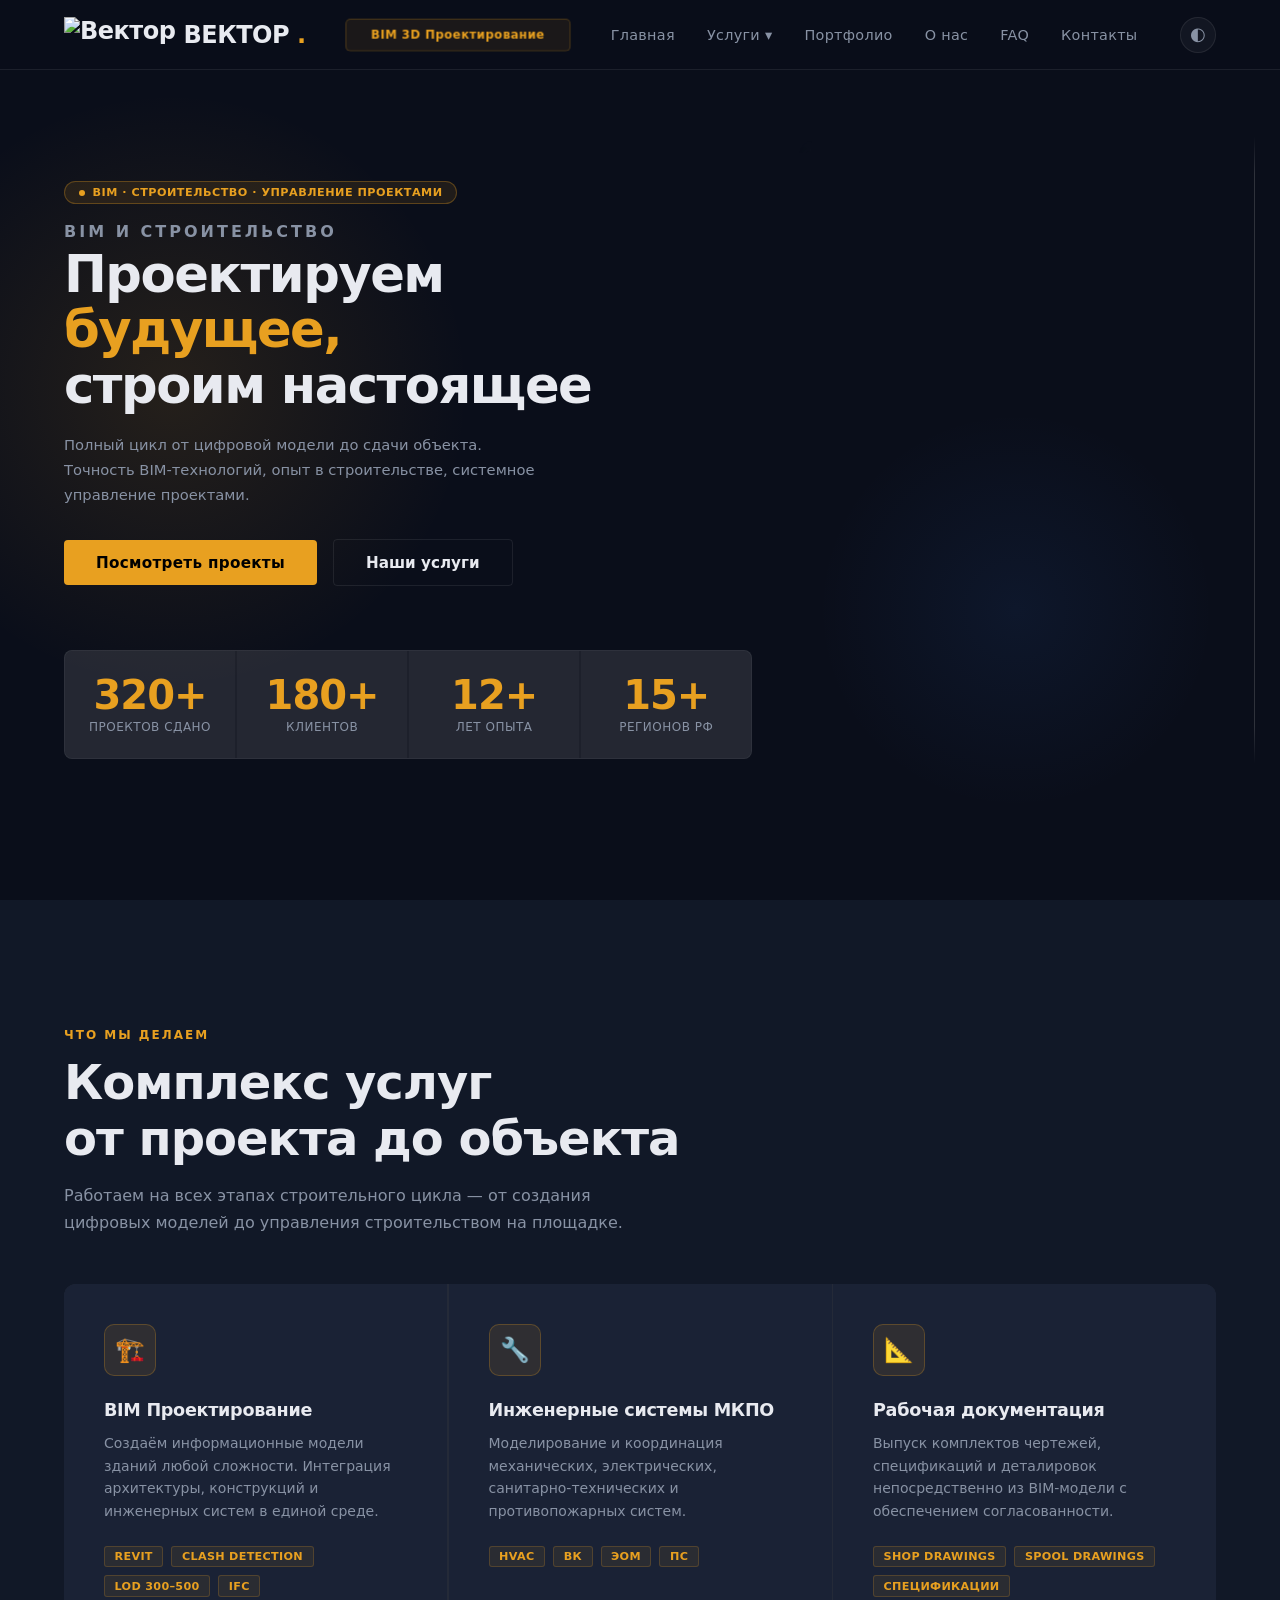
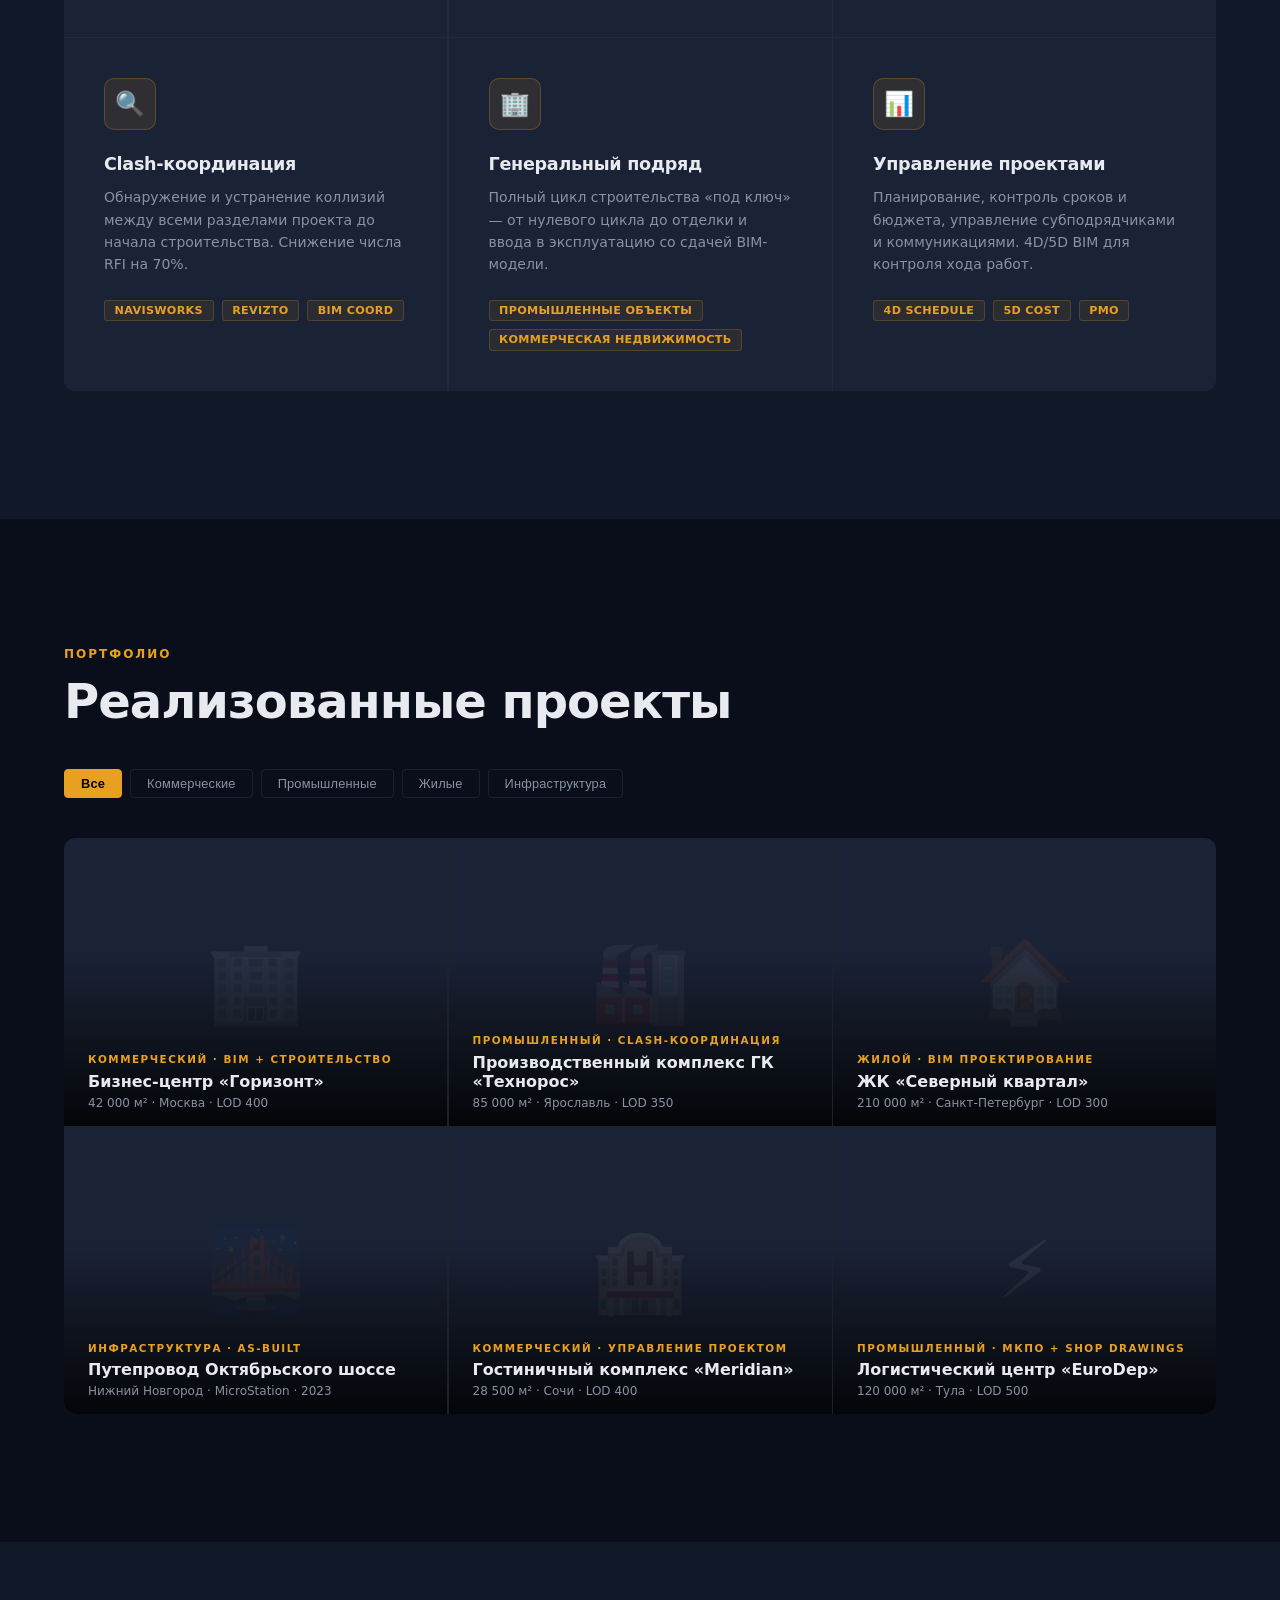
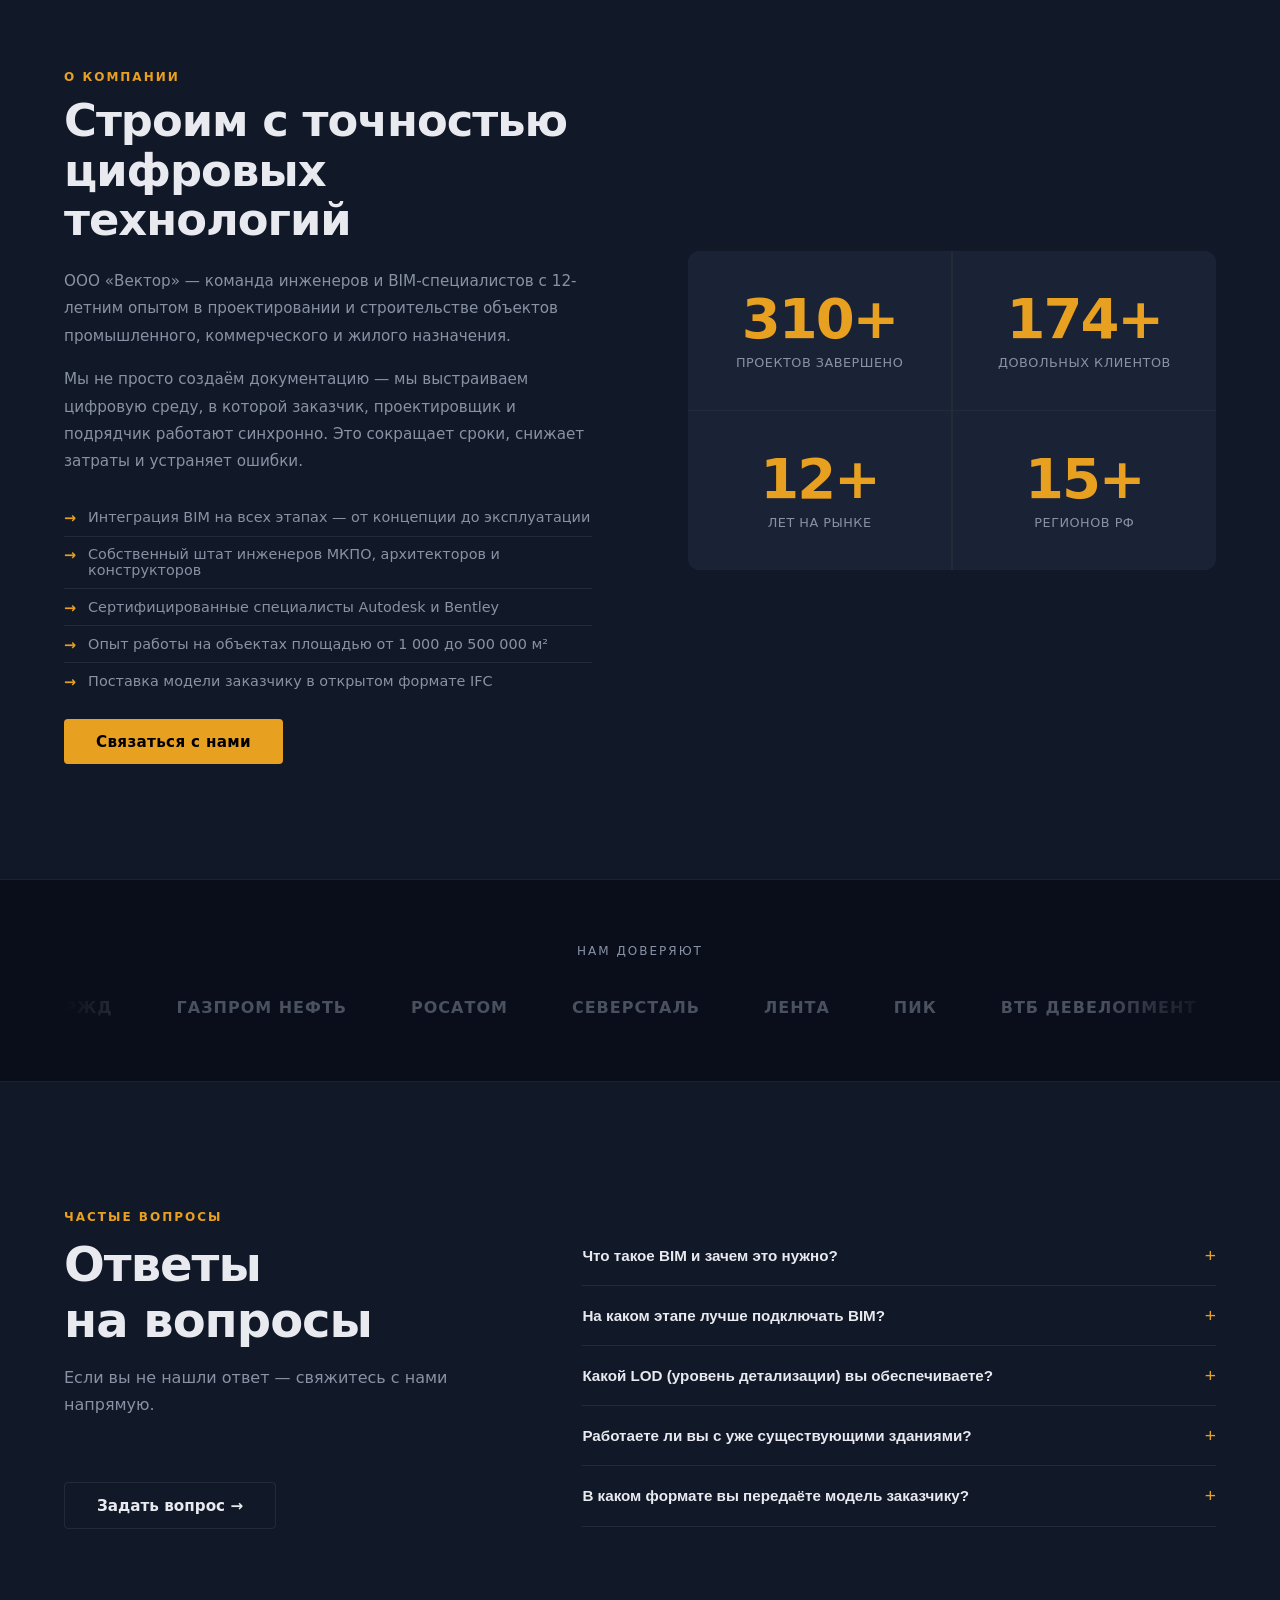
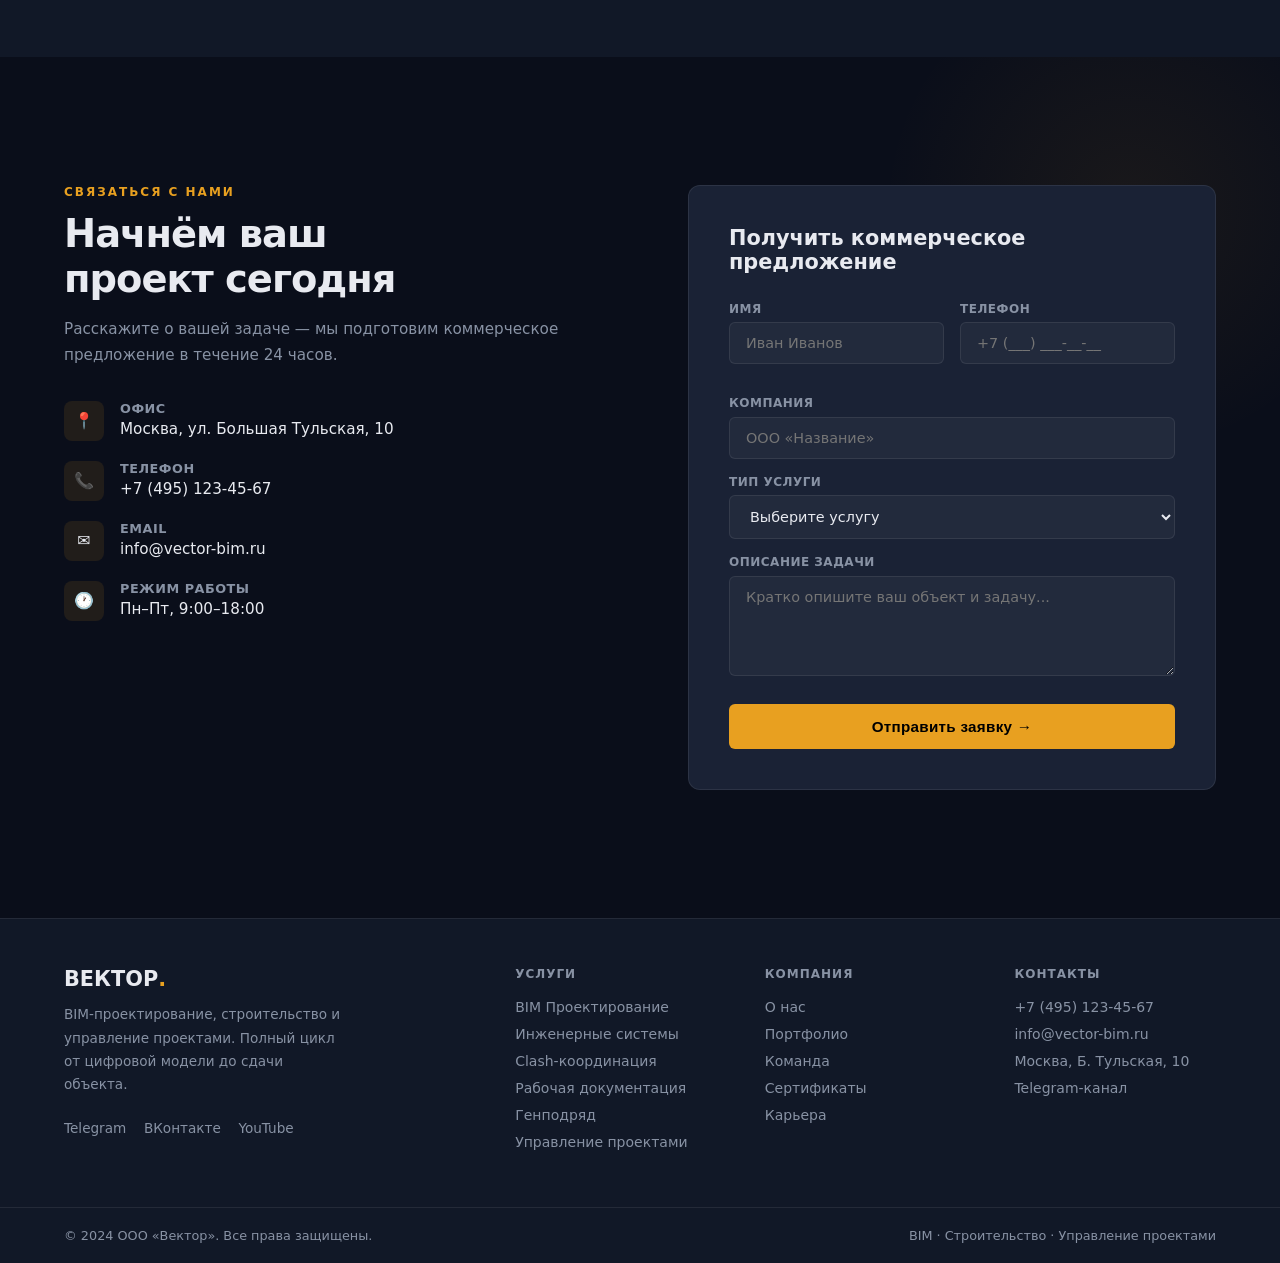
==== Версия 2/vector-bim.html @ 9b62b84a "Create vector-bim.html" ====
<!DOCTYPE html>
<html lang="ru">
<head>
<meta charset="UTF-8">
<meta name="viewport" content="width=device-width, initial-scale=1.0">
<title>ООО «Вектор» — BIM Проектирование и Управление Строительством</title>
<style>
  :root {
    --dark: #0a0e1a;
    --dark2: #111827;
    --dark3: #1a2235;
    --accent: #e8a020;
    --accent2: #f0b840;
    --text: #e8eaf0;
    --text-muted: #8892a4;
    --border: rgba(255,255,255,0.08);
    --card-bg: rgba(255,255,255,0.04);
    --nav-bg: rgba(10,14,26,0.95);
    --nav-bg-scroll: rgba(10,14,26,0.98);
    --shadow: 0 4px 24px rgba(0,0,0,0.3);
  }

  /* ── ТЕМА: Белый + оранжевый ── */
  body.theme-light, html.theme-light {
    --dark: #f8fafc;
    --dark2: #f1f5f9;
    --dark3: #ffffff;
    --accent: #e8a020;
    --accent2: #f0b840;
    --text: #0f172a;
    --text-muted: #475569;
    --border: rgba(0,0,0,0.09);
    --card-bg: rgba(0,0,0,0.02);
    --nav-bg: rgba(248,250,252,0.95);
    --nav-bg-scroll: rgba(248,250,252,0.99);
    --shadow: 0 4px 24px rgba(0,0,0,0.07);
  }

  /* Адаптация элементов под светлую тему */
  body.theme-light .hero-grid {
    background-image:
      linear-gradient(var(--border) 1px, transparent 1px),
      linear-gradient(90deg, var(--border) 1px, transparent 1px);
  }

  body.theme-light .hero-image img {
    mix-blend-mode: normal;
  }

  body.theme-light .hero-glow { opacity: 0.4; }

  body.theme-light .service-card,
  body.theme-light .portfolio-item,
  body.theme-light .stats-card { box-shadow: var(--shadow); }

  body.theme-light .dropdown {
    background: var(--dark3);
    box-shadow: 0 12px 32px rgba(0,0,0,0.12);
  }

  /* Переключатель тем */
  .theme-picker-wrap { position: relative; flex-shrink: 0; }

  .theme-picker-btn {
    width: 36px; height: 36px;
    border-radius: 50%;
    border: 1px solid var(--border);
    background: var(--card-bg);
    color: var(--text-muted);
    cursor: pointer;
    font-size: 1.1rem;
    display: flex;
    align-items: center;
    justify-content: center;
    transition: all 0.2s;
  }

  .theme-picker-btn:hover { border-color: var(--accent); color: var(--accent); }

  .theme-picker-panel {
    display: none;
    position: absolute;
    top: calc(100% + 0.75rem);
    right: 0;
    background: var(--dark2);
    border: 1px solid var(--border);
    border-radius: 12px;
    padding: 1rem;
    width: 284px;
    box-shadow: 0 20px 40px rgba(0,0,0,0.35);
    z-index: 9999;
  }

  .theme-picker-panel.open { display: block; }

  .tp-title {
    font-size: 0.68rem;
    text-transform: uppercase;
    letter-spacing: 1px;
    color: var(--text-muted);
    font-weight: 600;
    margin-bottom: 0.75rem;
  }

  .tp-grid {
    display: grid;
    grid-template-columns: repeat(4, 1fr);
    gap: 0.45rem;
  }

  .tp-swatch {
    background: transparent;
    border: 2px solid transparent;
    border-radius: 8px;
    padding: 0.35rem 0.2rem;
    cursor: pointer;
    display: flex;
    flex-direction: column;
    align-items: center;
    gap: 0.3rem;
    transition: border-color 0.2s;
  }

  .tp-swatch:hover { border-color: var(--accent); }
  .tp-swatch.active { border-color: var(--accent); }

  .sw-colors {
    display: flex;
    border-radius: 4px;
    overflow: hidden;
    width: 36px; height: 22px;
  }

  .sw-bg { display: block; flex: 1.4; }
  .sw-ac { display: block; flex: 1; }

  .sw-name {
    font-size: 0.52rem;
    color: var(--text-muted);
    text-align: center;
    line-height: 1.2;
    white-space: nowrap;
    font-weight: 600;
  }

  /* ── ВСЕ ТЕМЫ ── */
  body.theme-ocean, html.theme-ocean {
    --dark: #1a2332; --dark2: #1f2c3d; --dark3: #243347;
    --accent: #2d8b8b; --accent2: #3aa8a8;
    --text: #f1faee; --text-muted: #7ab5ba;
    --border: rgba(45,139,139,0.18); --card-bg: rgba(45,139,139,0.05);
    --nav-bg: rgba(26,35,50,0.95); --nav-bg-scroll: rgba(26,35,50,0.99);
    --shadow: 0 4px 24px rgba(0,0,0,0.35);
  }
  body.theme-sunset, html.theme-sunset {
    --dark: #1e3240; --dark2: #264653; --dark3: #2f5668;
    --accent: #e76f51; --accent2: #f4a261;
    --text: #fdfaf6; --text-muted: #c8b89a;
    --border: rgba(231,111,81,0.18); --card-bg: rgba(231,111,81,0.05);
    --nav-bg: rgba(30,50,64,0.95); --nav-bg-scroll: rgba(30,50,64,0.99);
    --shadow: 0 4px 24px rgba(0,0,0,0.3);
  }
  body.theme-golden, html.theme-golden {
    --dark: #2a211c; --dark2: #352b24; --dark3: #40342c;
    --accent: #f4a900; --accent2: #f7bc33;
    --text: #f5ede4; --text-muted: #b8a090;
    --border: rgba(244,169,0,0.18); --card-bg: rgba(244,169,0,0.05);
    --nav-bg: rgba(42,33,28,0.95); --nav-bg-scroll: rgba(42,33,28,0.99);
    --shadow: 0 4px 24px rgba(0,0,0,0.3);
  }
  body.theme-arctic, html.theme-arctic {
    --dark: #fafcff; --dark2: #f0f4f9; --dark3: #e4ecf5;
    --accent: #4a6fa5; --accent2: #5a82be;
    --text: #1a2332; --text-muted: #5a6e85;
    --border: rgba(74,111,165,0.15); --card-bg: rgba(74,111,165,0.04);
    --nav-bg: rgba(250,252,255,0.95); --nav-bg-scroll: rgba(250,252,255,0.99);
    --shadow: 0 4px 24px rgba(74,111,165,0.12);
  }
  body.theme-desert, html.theme-desert {
    --dark: #faf7f3; --dark2: #f2ebe2; --dark3: #ece0d4;
    --accent: #b87d6d; --accent2: #c9917f;
    --text: #3d2530; --text-muted: #8a6a75;
    --border: rgba(184,125,109,0.18); --card-bg: rgba(184,125,109,0.04);
    --nav-bg: rgba(250,247,243,0.95); --nav-bg-scroll: rgba(250,247,243,0.99);
    --shadow: 0 4px 24px rgba(93,46,70,0.1);
  }
  body.theme-botanical, html.theme-botanical {
    --dark: #f7f5f0; --dark2: #edeae3; --dark3: #e2dfd7;
    --accent: #4a7c59; --accent2: #5a9369;
    --text: #2d3a2e; --text-muted: #6b8070;
    --border: rgba(74,124,89,0.18); --card-bg: rgba(74,124,89,0.04);
    --nav-bg: rgba(247,245,240,0.95); --nav-bg-scroll: rgba(247,245,240,0.99);
    --shadow: 0 4px 24px rgba(45,58,46,0.1);
  }
  body.theme-galaxy, html.theme-galaxy {
    --dark: #130d1e; --dark2: #1a1228; --dark3: #211732;
    --accent: #a490c2; --accent2: #b8a8d4;
    --text: #e6e6fa; --text-muted: #8070a0;
    --border: rgba(164,144,194,0.18); --card-bg: rgba(164,144,194,0.05);
    --nav-bg: rgba(19,13,30,0.95); --nav-bg-scroll: rgba(19,13,30,0.99);
    --shadow: 0 4px 24px rgba(164,144,194,0.15);
  }

  /* Slate — холодный инженерный стиль с голубым акцентом */
  body.theme-slate, html.theme-slate {
    --dark: #0f172a; --dark2: #1e293b; --dark3: #334155;
    --accent: #38bdf8; --accent2: #7dd3fc;
    --text: #e2e8f0; --text-muted: #94a3b8;
    --border: rgba(56,189,248,0.15); --card-bg: rgba(56,189,248,0.04);
    --nav-bg: rgba(15,23,42,0.95); --nav-bg-scroll: rgba(15,23,42,0.99);
    --shadow: 0 4px 24px rgba(0,0,0,0.4);
  }

  /* Ember — тёмная тёплая тема с оранжево-медным акцентом */
  body.theme-ember, html.theme-ember {
    --dark: #1a0f0a; --dark2: #2d1b14; --dark3: #3d2817;
    --accent: #cd5d34; --accent2: #e67a4d;
    --text: #f5e6d3; --text-muted: #b89678;
    --border: rgba(205,93,52,0.18); --card-bg: rgba(205,93,52,0.05);
    --nav-bg: rgba(26,15,10,0.95); --nav-bg-scroll: rgba(26,15,10,0.99);
    --shadow: 0 4px 24px rgba(0,0,0,0.4);
  }

  /* Obsidian Gold — очень премиальная тёмная тема с золотым акцентом */
  body.theme-obsidian-gold, html.theme-obsidian-gold {
    --dark: #0a0a0a; --dark2: #121212; --dark3: #1a1a1a;
    --accent: #d4af37; --accent2: #f4d03f;
    --text: #f5f5f5; --text-muted: #c0b090;
    --border: rgba(212,175,55,0.2); --card-bg: rgba(212,175,55,0.05);
    --nav-bg: rgba(10,10,10,0.95); --nav-bg-scroll: rgba(10,10,10,0.99);
    --shadow: 0 4px 24px rgba(0,0,0,0.5);
  }

  /* Champagne — светлая премиальная тема с мягким золотистым акцентом */
  body.theme-champagne, html.theme-champagne {
    --dark: #faf8f5; --dark2: #f5f2ed; --dark3: #efebe4;
    --accent: #c9a961; --accent2: #d4b87a;
    --text: #2c2416; --text-muted: #6b5c4a;
    --border: rgba(201,169,97,0.15); --card-bg: rgba(201,169,97,0.03);
    --nav-bg: rgba(250,248,245,0.95); --nav-bg-scroll: rgba(250,248,245,0.99);
    --shadow: 0 4px 24px rgba(44,36,22,0.08);
  }

  /* Vector Brand — цвета логотипа */
  body.theme-vector, html.theme-vector {
    --dark: #eef2f8; --dark2: #e3eaf4; --dark3: #d6e0ef;
    --accent: #4a84d4; --accent2: #3570c0;
    --text: #0d1a2e; --text-muted: #4a6080;
    --border: rgba(74,132,212,0.15); --card-bg: rgba(74,132,212,0.04);
    --nav-bg: rgba(238,242,248,0.96); --nav-bg-scroll: rgba(238,242,248,0.99);
    --shadow: 0 4px 24px rgba(74,132,212,0.12);
  }

  body.theme-vector .hero-image img,
  body.theme-champagne .hero-image img { mix-blend-mode: normal; }
  body.theme-vector .hero-glow,
  body.theme-champagne .hero-glow { opacity: 0.5; }
  body.theme-vector .service-card, body.theme-vector .portfolio-item, body.theme-vector .stats-card,
  body.theme-champagne .service-card, body.theme-champagne .portfolio-item, body.theme-champagne .stats-card { box-shadow: var(--shadow); }
  body.theme-vector .dropdown,
  body.theme-champagne .dropdown { background: var(--dark3); box-shadow: 0 12px 32px rgba(0,0,0,0.1); }

  /* Светлые темы — адаптации */
  body.theme-arctic .hero-image img,
  body.theme-desert .hero-image img,
  body.theme-botanical .hero-image img { mix-blend-mode: normal; }

  body.theme-arctic .hero-glow,
  body.theme-desert .hero-glow,
  body.theme-botanical .hero-glow { opacity: 0.4; }

  body.theme-arctic .service-card,  body.theme-arctic .portfolio-item,  body.theme-arctic .stats-card,
  body.theme-desert .service-card,  body.theme-desert .portfolio-item,  body.theme-desert .stats-card,
  body.theme-botanical .service-card, body.theme-botanical .portfolio-item, body.theme-botanical .stats-card
  { box-shadow: var(--shadow); }

  body.theme-arctic .dropdown,
  body.theme-desert .dropdown,  body.theme-botanical .dropdown
  { background: var(--dark3); box-shadow: 0 12px 32px rgba(0,0,0,0.12); }

  * { margin: 0; padding: 0; box-sizing: border-box; }

  html { scroll-behavior: smooth; overflow-anchor: none; }
  body { overflow-anchor: none; }

  body {
    font-family: 'Segoe UI', system-ui, -apple-system, sans-serif;
    background: var(--dark);
    color: var(--text);
    overflow-x: hidden;
  }

  /* ── NAVBAR ── */
  nav {
    position: fixed;
    top: 0; left: 0; right: 0;
    z-index: 1000;
    background: var(--nav-bg);
    backdrop-filter: blur(12px);
    border-bottom: 1px solid var(--border);
    height: 70px;
    display: flex;
    align-items: center;
    padding: 0 5%;
    justify-content: space-between;
    transition: background 0.3s;
  }

  nav.nav-scrolled { background: var(--nav-bg-scroll) !important; }

  .logo {
    font-size: 1.5rem;
    font-weight: 800;
    color: var(--text);
    text-decoration: none;
    letter-spacing: -0.5px;
    display: flex;
    align-items: center;
    gap: 0.5rem;
  }

  .logo img {
    height: 36px;
    width: auto;
  }

  .logo span { color: var(--accent); }

  .nav-links {
    display: flex;
    align-items: center;
    gap: 2rem;
    list-style: none;
  }

  .nav-links a {
    color: var(--text-muted);
    text-decoration: none;
    font-size: 0.9rem;
    font-weight: 500;
    letter-spacing: 0.3px;
    transition: color 0.2s;
    position: relative;
  }

  .nav-links a:hover { color: var(--accent); }

  .nav-links li { position: relative; }

  .nav-links li:hover .dropdown { display: block; }

  .dropdown {
    display: none;
    position: absolute;
    top: 100%;
    left: -1rem;
    background: var(--dark2);
    border: 1px solid var(--border);
    border-radius: 8px;
    padding: 0.5rem 0;
    min-width: 220px;
    margin-top: 0.75rem;
    box-shadow: 0 20px 40px rgba(0,0,0,0.5);
  }

  .dropdown a {
    display: block;
    padding: 0.6rem 1.2rem;
    font-size: 0.85rem;
    color: var(--text-muted);
    transition: all 0.2s;
  }

  .dropdown a:hover {
    color: var(--accent);
    background: rgba(232,160,32,0.08);
    padding-left: 1.5rem;
  }

  .dropdown .sub-label {
    display: block;
    padding: 0.8rem 1.2rem 0.3rem;
    font-size: 0.7rem;
    text-transform: uppercase;
    letter-spacing: 1px;
    color: var(--accent);
    font-weight: 600;
  }

  .btn-quote {
    background: var(--accent);
    color: #000;
    padding: 0.5rem 1.4rem;
    border-radius: 4px;
    font-size: 0.85rem;
    font-weight: 700;
    text-decoration: none;
    transition: background 0.2s, transform 0.2s;
    letter-spacing: 0.3px;
    white-space: nowrap;
  }

  .btn-quote:hover { background: var(--accent2); transform: translateY(-1px); }

  .social-links {
    display: flex;
    gap: 0.6rem;
    align-items: center;
  }

  .social-links a {
    color: var(--text-muted);
    font-size: 0.8rem;
    text-decoration: none;
    transition: color 0.2s;
  }

  .social-links a:hover { color: var(--accent); }

  /* ── HERO ── */
  #hero {
    min-height: 100vh;
    display: flex;
    align-items: center;
    position: relative;
    overflow: hidden;
    padding: 100px 5% 60px;
    background: var(--dark);
  }

  .hero-image {
    position: absolute;
    right: 2%;
    top: 50%;
    transform: translateY(-50%);
    width: 36%;
    height: 70%;
    pointer-events: none;
    z-index: 1;
    will-change: transform;
  }

  .hero-image img {
    width: 100%;
    height: 100%;
    object-fit: cover;
    object-position: center;
    opacity: 0;
    mix-blend-mode: normal;
    transition: opacity 1.2s ease;
    transform-origin: center center;
    mask-image: linear-gradient(to right, transparent 0%, rgba(0,0,0,0.7) 20%, black 50%, black 100%),
                linear-gradient(to bottom, transparent 0%, black 6%, black 94%, transparent 100%);
    mask-composite: intersect;
    -webkit-mask-image: linear-gradient(to right, transparent 0%, rgba(0,0,0,0.7) 20%, black 50%, black 100%),
                        linear-gradient(to bottom, transparent 0%, black 6%, black 94%, transparent 100%);
    -webkit-mask-composite: source-in;
  }

  .hero-grid {
    display: none;
  }

  .hero-glow {
    position: absolute;
    width: 600px; height: 600px;
    background: radial-gradient(circle, rgba(232,160,32,0.12) 0%, transparent 70%);
    top: 10%; left: -10%;
    pointer-events: none;
  }

  .hero-glow2 {
    position: absolute;
    width: 400px; height: 400px;
    background: radial-gradient(circle, rgba(59,130,246,0.08) 0%, transparent 70%);
    bottom: 10%; right: 5%;
    pointer-events: none;
  }

  .hero-content {
    position: relative;
    z-index: 2;
    max-width: 800px;
  }

  .hero-tag {
    display: inline-flex;
    align-items: center;
    gap: 0.5rem;
    background: rgba(232,160,32,0.1);
    border: 1px solid rgba(232,160,32,0.3);
    border-radius: 100px;
    padding: 0.25rem 0.85rem;
    font-size: 0.7rem;
    font-weight: 600;
    color: var(--accent);
    letter-spacing: 0.5px;
    text-transform: uppercase;
    margin-bottom: 1.2rem;
  }

  .hero-tag::before {
    content: '';
    width: 6px; height: 6px;
    background: var(--accent);
    border-radius: 50%;
    animation: pulse 2s infinite;
  }

  @keyframes pulse {
    0%, 100% { opacity: 1; transform: scale(1); }
    50% { opacity: 0.5; transform: scale(1.5); }
  }

  .hero-title {
    font-size: clamp(2rem, 4vw, 3.8rem);
    font-weight: 900;
    line-height: 1.08;
    letter-spacing: -1.5px;
    margin-bottom: 1.2rem;
  }

  .hero-title .line1 {
    display: block;
    color: var(--accent);
    text-transform: uppercase;
    font-size: clamp(0.75rem, 1.4vw, 1rem);
    font-weight: 700;
    letter-spacing: 3px;
    margin-bottom: 0.4rem;
    color: var(--text-muted);
  }

  .hero-title .highlight { color: var(--accent); }

  .hero-subtitle {
    font-size: 0.92rem;
    color: var(--text-muted);
    line-height: 1.7;
    max-width: 480px;
    margin-bottom: 2rem;
  }

  .hero-actions {
    display: flex;
    gap: 1rem;
    flex-wrap: wrap;
    align-items: center;
    margin-bottom: 4rem;
  }

  .btn-primary {
    background: var(--accent);
    color: #000;
    padding: 0.85rem 2rem;
    border-radius: 4px;
    font-size: 0.95rem;
    font-weight: 700;
    text-decoration: none;
    transition: all 0.2s;
    letter-spacing: 0.3px;
  }

  .btn-primary:hover { background: var(--accent2); transform: translateY(-2px); box-shadow: 0 8px 25px rgba(232,160,32,0.35); }

  .btn-secondary {
    color: var(--text);
    padding: 0.85rem 2rem;
    border-radius: 4px;
    font-size: 0.95rem;
    font-weight: 600;
    text-decoration: none;
    border: 1px solid var(--border);
    transition: all 0.2s;
  }

  .btn-secondary:hover { border-color: var(--accent); color: var(--accent); }

  /* ── STATS ── */
  .stats-row {
    display: grid;
    grid-template-columns: repeat(4, 1fr);
    gap: 2px;
    border: 1px solid var(--border);
    border-radius: 8px;
    overflow: hidden;
    background: var(--border);
  }

  .stat-item {
    background: rgba(255,255,255,0.03);
    padding: 1.5rem;
    text-align: center;
  }

  .stat-num {
    font-size: 2.5rem;
    font-weight: 900;
    color: var(--accent);
    letter-spacing: -1px;
    line-height: 1;
    margin-bottom: 0.3rem;
  }

  .stat-label {
    font-size: 0.75rem;
    color: var(--text-muted);
    text-transform: uppercase;
    letter-spacing: 0.5px;
  }

  /* ── SERVICES SPLIT ── */
  #services {
    padding: 8rem 5%;
    background: var(--dark2);
  }

  .section-label {
    font-size: 0.75rem;
    text-transform: uppercase;
    letter-spacing: 2px;
    color: var(--accent);
    font-weight: 600;
    margin-bottom: 0.75rem;
  }

  .section-title {
    font-size: clamp(2rem, 4vw, 3rem);
    font-weight: 800;
    letter-spacing: -1px;
    margin-bottom: 1rem;
  }

  .section-desc {
    color: var(--text-muted);
    font-size: 1rem;
    line-height: 1.7;
    max-width: 560px;
    margin-bottom: 3rem;
  }

  .services-grid {
    display: grid;
    grid-template-columns: repeat(3, 1fr);
    gap: 1.5px;
    background: var(--border);
    border-radius: 12px;
    overflow: hidden;
  }

  .service-card {
    background: var(--dark3);
    padding: 2.5rem;
    transition: background 0.3s;
    cursor: default;
  }

  .service-card:hover { background: rgba(232,160,32,0.06); }

  .service-icon {
    width: 52px; height: 52px;
    background: rgba(232,160,32,0.1);
    border: 1px solid rgba(232,160,32,0.25);
    border-radius: 10px;
    display: flex;
    align-items: center;
    justify-content: center;
    margin-bottom: 1.5rem;
    font-size: 1.5rem;
  }

  .service-card h3 {
    font-size: 1.1rem;
    font-weight: 700;
    margin-bottom: 0.75rem;
    letter-spacing: -0.3px;
  }

  .service-card p {
    color: var(--text-muted);
    font-size: 0.875rem;
    line-height: 1.6;
    margin-bottom: 1.5rem;
  }

  .service-tags {
    display: flex;
    flex-wrap: wrap;
    gap: 0.5rem;
  }

  .tag {
    background: rgba(232,160,32,0.08);
    border: 1px solid rgba(232,160,32,0.2);
    color: var(--accent);
    font-size: 0.7rem;
    padding: 0.2rem 0.6rem;
    border-radius: 3px;
    font-weight: 600;
    text-transform: uppercase;
    letter-spacing: 0.3px;
  }

  /* ── PORTFOLIO ── */
  #portfolio {
    padding: 8rem 5%;
    background: var(--dark);
  }

  .portfolio-header {
    display: flex;
    justify-content: space-between;
    align-items: flex-end;
    margin-bottom: 2.5rem;
    flex-wrap: wrap;
    gap: 1.5rem;
  }

  .filter-tabs {
    display: flex;
    gap: 0.5rem;
    flex-wrap: wrap;
  }

  .filter-btn {
    background: transparent;
    border: 1px solid var(--border);
    color: var(--text-muted);
    padding: 0.4rem 1rem;
    border-radius: 4px;
    font-size: 0.8rem;
    font-weight: 500;
    cursor: pointer;
    transition: all 0.2s;
    letter-spacing: 0.2px;
  }

  .filter-btn:hover,
  .filter-btn.active {
    background: var(--accent);
    border-color: var(--accent);
    color: #000;
    font-weight: 700;
  }

  .portfolio-grid {
    display: grid;
    grid-template-columns: repeat(3, 1fr);
    gap: 1.5px;
    background: var(--border);
    border-radius: 12px;
    overflow: hidden;
  }

  .portfolio-item {
    position: relative;
    background: var(--dark3);
    overflow: hidden;
    cursor: pointer;
    aspect-ratio: 4/3;
    display: flex;
    align-items: flex-end;
    transition: all 0.3s;
  }

  .portfolio-item.hidden { display: none; }

  .portfolio-item .port-bg {
    position: absolute;
    inset: 0;
    display: flex;
    align-items: center;
    justify-content: center;
    font-size: 5rem;
    opacity: 0.08;
    transition: all 0.3s;
  }

  .portfolio-item:hover .port-bg { opacity: 0.15; transform: scale(1.1); }

  .portfolio-item .port-overlay {
    position: absolute;
    inset: 0;
    background: linear-gradient(to top, rgba(0,0,0,0.85) 0%, transparent 60%);
  }

  .portfolio-item:hover .port-overlay {
    background: linear-gradient(to top, rgba(232,160,32,0.2) 0%, transparent 50%);
  }

  .port-info {
    position: relative;
    z-index: 2;
    padding: 1.5rem;
    transform: translateY(0.5rem);
    transition: transform 0.3s;
  }

  .portfolio-item:hover .port-info { transform: translateY(0); }

  .port-cat {
    font-size: 0.65rem;
    text-transform: uppercase;
    letter-spacing: 1.5px;
    color: var(--accent);
    font-weight: 700;
    margin-bottom: 0.4rem;
  }

  .port-name {
    font-size: 1rem;
    font-weight: 700;
    margin-bottom: 0.3rem;
  }

  .port-area {
    font-size: 0.75rem;
    color: var(--text-muted);
  }

  /* ── ABOUT / WORKFLOW ── */
  #about {
    padding: 8rem 5%;
    background: var(--dark2);
    display: grid;
    grid-template-columns: 1fr 1fr;
    gap: 6rem;
    align-items: center;
  }

  .about-label { font-size: 0.75rem; text-transform: uppercase; letter-spacing: 2px; color: var(--accent); font-weight: 600; margin-bottom: 0.75rem; }

  .about-title {
    font-size: clamp(1.8rem, 3.5vw, 2.8rem);
    font-weight: 800;
    letter-spacing: -1px;
    margin-bottom: 1.5rem;
    line-height: 1.1;
  }

  .about-text {
    color: var(--text-muted);
    font-size: 0.95rem;
    line-height: 1.8;
    margin-bottom: 1rem;
  }

  .about-list {
    list-style: none;
    margin: 1.5rem 0 2rem;
  }

  .about-list li {
    display: flex;
    align-items: flex-start;
    gap: 0.75rem;
    padding: 0.6rem 0;
    font-size: 0.9rem;
    color: var(--text-muted);
    border-bottom: 1px solid var(--border);
  }

  .about-list li:last-child { border-bottom: none; }

  .about-list li::before {
    content: '→';
    color: var(--accent);
    font-weight: 700;
    flex-shrink: 0;
    margin-top: 1px;
  }

  .about-visual {
    position: relative;
  }

  .stats-grid {
    display: grid;
    grid-template-columns: 1fr 1fr;
    gap: 1.5px;
    background: var(--border);
    border-radius: 12px;
    overflow: hidden;
  }

  .stats-card {
    background: var(--dark3);
    padding: 2.5rem;
    text-align: center;
  }

  .stats-card .big-num {
    font-size: 3.5rem;
    font-weight: 900;
    color: var(--accent);
    letter-spacing: -2px;
    line-height: 1;
    margin-bottom: 0.5rem;
  }

  .stats-card .num-label {
    font-size: 0.8rem;
    color: var(--text-muted);
    text-transform: uppercase;
    letter-spacing: 0.5px;
  }

  /* ── CLIENTS ── */
  #clients {
    padding: 4rem 5%;
    background: var(--dark);
    border-top: 1px solid var(--border);
    border-bottom: 1px solid var(--border);
    overflow: hidden;
  }

  .clients-label {
    text-align: center;
    font-size: 0.75rem;
    text-transform: uppercase;
    letter-spacing: 2px;
    color: var(--text-muted);
    margin-bottom: 2.5rem;
  }

  .clients-track-wrapper {
    overflow: hidden;
    mask-image: linear-gradient(to right, transparent, black 10%, black 90%, transparent);
  }

  .clients-track {
    display: flex;
    gap: 4rem;
    align-items: center;
    animation: scroll-x 20s linear infinite;
    width: max-content;
  }

  @keyframes scroll-x {
    from { transform: translateX(0); }
    to { transform: translateX(-50%); }
  }

  .client-logo {
    font-size: 1rem;
    font-weight: 700;
    color: var(--text-muted);
    opacity: 0.5;
    white-space: nowrap;
    text-transform: uppercase;
    letter-spacing: 1px;
    transition: opacity 0.3s;
  }

  .client-logo:hover { opacity: 1; color: var(--accent); }

  /* ── FAQ ── */
  #faq {
    padding: 8rem 5%;
    background: var(--dark2);
  }

  .faq-grid {
    display: grid;
    grid-template-columns: 1fr 1.5fr;
    gap: 6rem;
    align-items: start;
  }

  .faq-list {
    margin-top: 1rem;
  }

  .faq-item {
    border-bottom: 1px solid var(--border);
    overflow: hidden;
  }

  .faq-q {
    width: 100%;
    background: transparent;
    border: none;
    color: var(--text);
    font-size: 0.95rem;
    font-weight: 600;
    padding: 1.25rem 0;
    text-align: left;
    cursor: pointer;
    display: flex;
    justify-content: space-between;
    align-items: center;
    gap: 1rem;
    transition: color 0.2s;
  }

  .faq-q:hover { color: var(--accent); }

  .faq-q.open { color: var(--accent); }

  .faq-icon {
    font-size: 1.2rem;
    font-weight: 300;
    flex-shrink: 0;
    color: var(--accent);
    transition: transform 0.3s;
    line-height: 1;
  }

  .faq-q.open .faq-icon { transform: rotate(45deg); }

  .faq-a {
    max-height: 0;
    overflow: hidden;
    transition: max-height 0.3s ease, padding 0.3s;
  }

  .faq-a.open {
    max-height: 300px;
  }

  .faq-a p {
    color: var(--text-muted);
    font-size: 0.875rem;
    line-height: 1.8;
    padding-bottom: 1.25rem;
  }

  /* ── CONTACTS ── */
  #contact {
    padding: 8rem 5%;
    background: var(--dark);
    position: relative;
    overflow: hidden;
  }

  .contact-glow {
    position: absolute;
    width: 500px; height: 500px;
    background: radial-gradient(circle, rgba(232,160,32,0.07) 0%, transparent 70%);
    top: -100px; right: -100px;
    pointer-events: none;
  }

  .contact-grid {
    display: grid;
    grid-template-columns: 1fr 1fr;
    gap: 6rem;
    align-items: start;
  }

  .contact-form {
    background: var(--dark3);
    border: 1px solid var(--border);
    border-radius: 12px;
    padding: 2.5rem;
  }

  .form-title {
    font-size: 1.3rem;
    font-weight: 700;
    margin-bottom: 1.75rem;
  }

  .form-row {
    display: grid;
    grid-template-columns: 1fr 1fr;
    gap: 1rem;
    margin-bottom: 1rem;
  }

  .form-group {
    margin-bottom: 1rem;
  }

  .form-group label {
    display: block;
    font-size: 0.75rem;
    font-weight: 600;
    color: var(--text-muted);
    text-transform: uppercase;
    letter-spacing: 0.5px;
    margin-bottom: 0.4rem;
  }

  .form-group input,
  .form-group select,
  .form-group textarea {
    width: 100%;
    background: rgba(255,255,255,0.04);
    border: 1px solid var(--border);
    border-radius: 6px;
    color: var(--text);
    padding: 0.75rem 1rem;
    font-size: 0.9rem;
    font-family: inherit;
    transition: border-color 0.2s;
    outline: none;
  }

  .form-group input:focus,
  .form-group select:focus,
  .form-group textarea:focus {
    border-color: rgba(232,160,32,0.5);
    background: rgba(232,160,32,0.04);
  }

  .form-group select option { background: var(--dark2); }

  .form-group textarea { resize: vertical; min-height: 100px; }

  .btn-submit {
    width: 100%;
    background: var(--accent);
    color: #000;
    border: none;
    padding: 0.9rem;
    border-radius: 6px;
    font-size: 0.95rem;
    font-weight: 700;
    cursor: pointer;
    transition: all 0.2s;
    letter-spacing: 0.3px;
    margin-top: 0.5rem;
  }

  .btn-submit:hover { background: var(--accent2); transform: translateY(-1px); }

  .contact-info h2 {
    font-size: clamp(1.8rem, 3vw, 2.5rem);
    font-weight: 800;
    letter-spacing: -1px;
    margin-bottom: 1rem;
  }

  .contact-info p {
    color: var(--text-muted);
    font-size: 0.95rem;
    line-height: 1.7;
    margin-bottom: 2rem;
  }

  .contact-detail {
    display: flex;
    gap: 1rem;
    align-items: flex-start;
    margin-bottom: 1.25rem;
  }

  .contact-icon {
    width: 40px; height: 40px;
    background: rgba(232,160,32,0.1);
    border-radius: 8px;
    display: flex;
    align-items: center;
    justify-content: center;
    font-size: 1rem;
    flex-shrink: 0;
  }

  .contact-detail-text strong {
    display: block;
    font-size: 0.8rem;
    text-transform: uppercase;
    letter-spacing: 0.5px;
    color: var(--text-muted);
    margin-bottom: 0.2rem;
  }

  .contact-detail-text span {
    font-size: 0.95rem;
    font-weight: 500;
  }

  .contact-detail-text a {
    color: var(--text);
    text-decoration: none;
    transition: color 0.2s;
  }

  .contact-detail-text a:hover { color: var(--accent); }

  /* ── FOOTER ── */
  footer {
    background: var(--dark2);
    border-top: 1px solid var(--border);
    padding: 3rem 5%;
    display: grid;
    grid-template-columns: 2fr 1fr 1fr 1fr;
    gap: 3rem;
  }

  .footer-logo {
    font-size: 1.3rem;
    font-weight: 800;
    color: var(--text);
    margin-bottom: 0.75rem;
  }

  .footer-logo span { color: var(--accent); }

  .footer-desc {
    color: var(--text-muted);
    font-size: 0.85rem;
    line-height: 1.7;
    margin-bottom: 1.5rem;
    max-width: 280px;
  }

  .footer-col h4 {
    font-size: 0.75rem;
    text-transform: uppercase;
    letter-spacing: 1px;
    color: var(--text-muted);
    margin-bottom: 1rem;
    font-weight: 600;
  }

  .footer-col ul { list-style: none; }

  .footer-col ul li { margin-bottom: 0.5rem; }

  .footer-col ul li a {
    color: var(--text-muted);
    text-decoration: none;
    font-size: 0.875rem;
    transition: color 0.2s;
  }

  .footer-col ul li a:hover { color: var(--accent); }

  .footer-bottom {
    background: var(--dark2);
    border-top: 1px solid var(--border);
    padding: 1.25rem 5%;
    display: flex;
    justify-content: space-between;
    align-items: center;
  }

  .footer-bottom p {
    font-size: 0.8rem;
    color: var(--text-muted);
  }

  /* ── MODAL ── */
  .modal-overlay {
    display: none;
    position: fixed;
    inset: 0;
    background: rgba(0,0,0,0.75);
    z-index: 2000;
    align-items: center;
    justify-content: center;
    backdrop-filter: blur(4px);
  }

  .modal-overlay.open { display: flex; }

  .modal {
    background: var(--dark2);
    border: 1px solid var(--border);
    border-radius: 12px;
    padding: 2.5rem;
    width: 100%;
    max-width: 480px;
    position: relative;
  }

  .modal-close {
    position: absolute;
    top: 1rem; right: 1rem;
    background: transparent;
    border: none;
    color: var(--text-muted);
    font-size: 1.5rem;
    cursor: pointer;
    line-height: 1;
    transition: color 0.2s;
  }

  .modal-close:hover { color: var(--text); }

  .modal h2 {
    font-size: 1.4rem;
    font-weight: 800;
    margin-bottom: 0.5rem;
  }

  .modal p {
    color: var(--text-muted);
    font-size: 0.875rem;
    margin-bottom: 1.5rem;
  }

  /* ── SCROLL ANIMATIONS ── */
  .reveal {
    opacity: 0;
    transform: translateY(30px);
    transition: opacity 0.6s ease, transform 0.6s ease;
  }

  .reveal.visible {
    opacity: 1;
    transform: translateY(0);
  }

  /* ── RESPONSIVE ── */
  @media (max-width: 900px) {
    .stats-row { grid-template-columns: repeat(2, 1fr); }
    .services-grid { grid-template-columns: 1fr; }
    .portfolio-grid { grid-template-columns: repeat(2, 1fr); }
    #about { grid-template-columns: 1fr; gap: 3rem; }
    .faq-grid { grid-template-columns: 1fr; gap: 2rem; }
    .contact-grid { grid-template-columns: 1fr; gap: 3rem; }
    footer { grid-template-columns: 1fr 1fr; gap: 2rem; }
    .nav-links { display: none; }
    .prism-wrapper { display: none; }
  }

  /* ── TRISM PRISM ── */
  .prism-wrapper {
    perspective: 400px;
    height: 32px;
    display: flex;
    align-items: center;
    flex-shrink: 0;
  }

  .prism {
    position: relative;
    width: 220px;
    height: 32px;
    transform-style: preserve-3d;
    animation: prism-spin 9s cubic-bezier(0.4,0,0.2,1) infinite;
  }

  .prism-face {
    position: absolute;
    inset: 0;
    display: flex;
    align-items: center;
    justify-content: center;
    font-size: 0.72rem;
    font-weight: 700;
    letter-spacing: 0.4px;
    color: var(--accent);
    white-space: nowrap;
    background: rgba(232,160,32,0.08);
    border: 1px solid rgba(232,160,32,0.25);
    border-radius: 5px;
    backface-visibility: hidden;
  }

  /* r = face_height / (2 * tan(60°)) = 32 / 3.464 ≈ 9.2px */
  .prism-face.f1 { transform: rotateX(  0deg) translateZ(9.2px); }
  .prism-face.f2 { transform: rotateX(120deg) translateZ(9.2px); }
  .prism-face.f3 { transform: rotateX(240deg) translateZ(9.2px); }

  @keyframes prism-spin {
    0%,  27% { transform: rotateX(0deg); }
    33%, 60% { transform: rotateX(-120deg); }
    66%, 93% { transform: rotateX(-240deg); }
    100%     { transform: rotateX(-360deg); }
  }
</style>
<script>
  history.scrollRestoration = 'manual';
  (function() {
    const t = localStorage.getItem('vector-theme') || 'light';
    if (t !== 'dark') document.documentElement.classList.add('theme-' + t);
  })();
</script>
</head>
<body>

<!-- ── NAVBAR ── -->
<nav>
  <a href="#hero" class="logo"><img src="logo.png" alt="Вектор">ВЕКТОР<span>.</span></a>

  <div class="prism-wrapper">
    <div class="prism">
      <div class="prism-face f1">BIM 3D Проектирование</div>
      <div class="prism-face f2">Строительство</div>
      <div class="prism-face f3">Управление проектами</div>
    </div>
  </div>

  <ul class="nav-links">
    <li><a href="#hero">Главная</a></li>
    <li>
      <a href="#services">Услуги ▾</a>
      <div class="dropdown">
        <span class="sub-label">BIM Проектирование</span>
        <a href="#services">3D BIM Моделирование</a>
        <a href="#services">Clash-координация</a>
        <a href="#services">Рабочая документация</a>
        <a href="#services">Лазерное сканирование</a>
        <span class="sub-label">Строительство</span>
        <a href="#services">Генеральный подряд</a>
        <a href="#services">Монтаж систем МКПО</a>
        <span class="sub-label">Управление проектами</span>
        <a href="#services">BIM-координация проекта</a>
        <a href="#services">Контроль качества</a>
      </div>
    </li>
    <li><a href="#portfolio">Портфолио</a></li>
    <li><a href="#about">О нас</a></li>
    <li><a href="#faq">FAQ</a></li>
    <li><a href="#contact">Контакты</a></li>
  </ul>

  <div class="theme-picker-wrap">
    <button class="theme-picker-btn" onclick="toggleThemePicker(event)" title="Цветовая схема">◐</button>
    <div class="theme-picker-panel" id="themePicker">
      <div class="tp-title">Цветовая схема</div>
      <div class="tp-grid">
        <button class="tp-swatch" data-theme="dark" onclick="setTheme('dark')">
          <span class="sw-colors"><span class="sw-bg" style="background:#0a0e1a"></span><span class="sw-ac" style="background:#e8a020"></span></span>
          <span class="sw-name">1</span>
        </button>
        <button class="tp-swatch" data-theme="light" onclick="setTheme('light')">
          <span class="sw-colors"><span class="sw-bg" style="background:#f8fafc"></span><span class="sw-ac" style="background:#e8a020"></span></span>
          <span class="sw-name">2</span>
        </button>
        <button class="tp-swatch" data-theme="ocean" onclick="setTheme('ocean')">
          <span class="sw-colors"><span class="sw-bg" style="background:#1a2332"></span><span class="sw-ac" style="background:#2d8b8b"></span></span>
          <span class="sw-name">3</span>
        </button>
        <button class="tp-swatch" data-theme="sunset" onclick="setTheme('sunset')">
          <span class="sw-colors"><span class="sw-bg" style="background:#264653"></span><span class="sw-ac" style="background:#e76f51"></span></span>
          <span class="sw-name">4</span>
        </button>
        <button class="tp-swatch" data-theme="golden" onclick="setTheme('golden')">
          <span class="sw-colors"><span class="sw-bg" style="background:#2a211c"></span><span class="sw-ac" style="background:#f4a900"></span></span>
          <span class="sw-name">5</span>
        </button>
        <button class="tp-swatch" data-theme="arctic" onclick="setTheme('arctic')">
          <span class="sw-colors"><span class="sw-bg" style="background:#fafcff"></span><span class="sw-ac" style="background:#4a6fa5"></span></span>
          <span class="sw-name">6</span>
        </button>
        <button class="tp-swatch" data-theme="desert" onclick="setTheme('desert')">
          <span class="sw-colors"><span class="sw-bg" style="background:#faf7f3"></span><span class="sw-ac" style="background:#b87d6d"></span></span>
          <span class="sw-name">7</span>
        </button>
        <button class="tp-swatch" data-theme="botanical" onclick="setTheme('botanical')">
          <span class="sw-colors"><span class="sw-bg" style="background:#f7f5f0"></span><span class="sw-ac" style="background:#4a7c59"></span></span>
          <span class="sw-name">8</span>
        </button>
        <button class="tp-swatch" data-theme="galaxy" onclick="setTheme('galaxy')">
          <span class="sw-colors"><span class="sw-bg" style="background:#130d1e"></span><span class="sw-ac" style="background:#a490c2"></span></span>
          <span class="sw-name">9</span>
        </button>
        <button class="tp-swatch" data-theme="vector" onclick="setTheme('vector')">
          <span class="sw-colors"><span class="sw-bg" style="background:#eef2f8"></span><span class="sw-ac" style="background:#4a84d4"></span></span>
          <span class="sw-name">10</span>
        </button>
        <button class="tp-swatch" data-theme="slate" onclick="setTheme('slate')">
          <span class="sw-colors"><span class="sw-bg" style="background:#0f172a"></span><span class="sw-ac" style="background:#38bdf8"></span></span>
          <span class="sw-name">11</span>
        </button>
        <button class="tp-swatch" data-theme="ember" onclick="setTheme('ember')">
          <span class="sw-colors"><span class="sw-bg" style="background:#1a0f0a"></span><span class="sw-ac" style="background:#cd5d34"></span></span>
          <span class="sw-name">12</span>
        </button>
        <button class="tp-swatch" data-theme="obsidian-gold" onclick="setTheme('obsidian-gold')">
          <span class="sw-colors"><span class="sw-bg" style="background:#0a0a0a"></span><span class="sw-ac" style="background:#d4af37"></span></span>
          <span class="sw-name">13</span>
        </button>
        <button class="tp-swatch" data-theme="champagne" onclick="setTheme('champagne')">
          <span class="sw-colors"><span class="sw-bg" style="background:#faf8f5"></span><span class="sw-ac" style="background:#c9a961"></span></span>
          <span class="sw-name">14</span>
        </button>
      </div>
    </div>
  </div>

</nav>

<!-- ── HERO ── -->
<section id="hero">
  <div class="hero-grid"></div>
  <div class="hero-glow"></div>
  <div class="hero-glow2"></div>

  <div class="hero-image">
    <img src="2.png" alt="">
  </div>

  <div class="hero-content">
    <div class="hero-tag">BIM · Строительство · Управление проектами</div>

    <h1 class="hero-title">
      <span class="line1">BIM и строительство</span>
      Проектируем<br><span class="highlight">будущее,</span><br>строим настоящее
    </h1>

    <p class="hero-subtitle">
      Полный цикл от цифровой модели до сдачи объекта. Точность BIM-технологий, опыт в строительстве, системное управление проектами.
    </p>

    <div class="hero-actions">
      <a href="#portfolio" class="btn-primary">Посмотреть проекты</a>
      <a href="#services" class="btn-secondary">Наши услуги</a>
    </div>

    <div class="stats-row">
      <div class="stat-item">
        <div class="stat-num" data-target="320">0</div>
        <div class="stat-label">Проектов сдано</div>
      </div>
      <div class="stat-item">
        <div class="stat-num" data-target="180">0</div>
        <div class="stat-label">Клиентов</div>
      </div>
      <div class="stat-item">
        <div class="stat-num" data-target="12">0</div>
        <div class="stat-label">Лет опыта</div>
      </div>
      <div class="stat-item">
        <div class="stat-num" data-target="15">0</div>
        <div class="stat-label">Регионов РФ</div>
      </div>
    </div>
  </div>
</section>

<!-- ── SERVICES ── -->
<section id="services">
  <div class="reveal">
    <p class="section-label">Что мы делаем</p>
    <h2 class="section-title">Комплекс услуг<br>от проекта до объекта</h2>
    <p class="section-desc">
      Работаем на всех этапах строительного цикла — от создания цифровых моделей до управления строительством на площадке.
    </p>
  </div>

  <div class="services-grid reveal">

    <div class="service-card">
      <div class="service-icon">🏗️</div>
      <h3>BIM Проектирование</h3>
      <p>Создаём информационные модели зданий любой сложности. Интеграция архитектуры, конструкций и инженерных систем в единой среде.</p>
      <div class="service-tags">
        <span class="tag">Revit</span>
        <span class="tag">Clash Detection</span>
        <span class="tag">LOD 300–500</span>
        <span class="tag">IFC</span>
      </div>
    </div>

    <div class="service-card">
      <div class="service-icon">🔧</div>
      <h3>Инженерные системы МКПО</h3>
      <p>Моделирование и координация механических, электрических, санитарно-технических и противопожарных систем.</p>
      <div class="service-tags">
        <span class="tag">HVAC</span>
        <span class="tag">ВК</span>
        <span class="tag">ЭОМ</span>
        <span class="tag">ПС</span>
      </div>
    </div>

    <div class="service-card">
      <div class="service-icon">📐</div>
      <h3>Рабочая документация</h3>
      <p>Выпуск комплектов чертежей, спецификаций и деталировок непосредственно из BIM-модели с обеспечением согласованности.</p>
      <div class="service-tags">
        <span class="tag">Shop Drawings</span>
        <span class="tag">Spool Drawings</span>
        <span class="tag">Спецификации</span>
      </div>
    </div>

    <div class="service-card">
      <div class="service-icon">🔍</div>
      <h3>Clash-координация</h3>
      <p>Обнаружение и устранение коллизий между всеми разделами проекта до начала строительства. Снижение числа RFI на 70%.</p>
      <div class="service-tags">
        <span class="tag">Navisworks</span>
        <span class="tag">Revizto</span>
        <span class="tag">BIM Coord</span>
      </div>
    </div>

    <div class="service-card">
      <div class="service-icon">🏢</div>
      <h3>Генеральный подряд</h3>
      <p>Полный цикл строительства «под ключ» — от нулевого цикла до отделки и ввода в эксплуатацию со сдачей BIM-модели.</p>
      <div class="service-tags">
        <span class="tag">Промышленные объекты</span>
        <span class="tag">Коммерческая недвижимость</span>
      </div>
    </div>

    <div class="service-card">
      <div class="service-icon">📊</div>
      <h3>Управление проектами</h3>
      <p>Планирование, контроль сроков и бюджета, управление субподрядчиками и коммуникациями. 4D/5D BIM для контроля хода работ.</p>
      <div class="service-tags">
        <span class="tag">4D Schedule</span>
        <span class="tag">5D Cost</span>
        <span class="tag">PMO</span>
      </div>
    </div>

  </div>
</section>

<!-- ── PORTFOLIO ── -->
<section id="portfolio">
  <div class="portfolio-header reveal">
    <div>
      <p class="section-label">Портфолио</p>
      <h2 class="section-title">Реализованные проекты</h2>
    </div>
    <div class="filter-tabs">
      <button class="filter-btn active" onclick="filterPortfolio('all', this)">Все</button>
      <button class="filter-btn" onclick="filterPortfolio('commercial', this)">Коммерческие</button>
      <button class="filter-btn" onclick="filterPortfolio('industrial', this)">Промышленные</button>
      <button class="filter-btn" onclick="filterPortfolio('residential', this)">Жилые</button>
      <button class="filter-btn" onclick="filterPortfolio('infrastructure', this)">Инфраструктура</button>
    </div>
  </div>

  <div class="portfolio-grid reveal">

    <div class="portfolio-item" data-cat="commercial">
      <div class="port-bg">🏢</div>
      <div class="port-overlay"></div>
      <div class="port-info">
        <div class="port-cat">Коммерческий · BIM + Строительство</div>
        <div class="port-name">Бизнес-центр «Горизонт»</div>
        <div class="port-area">42 000 м² · Москва · LOD 400</div>
      </div>
    </div>

    <div class="portfolio-item" data-cat="industrial">
      <div class="port-bg">🏭</div>
      <div class="port-overlay"></div>
      <div class="port-info">
        <div class="port-cat">Промышленный · Clash-координация</div>
        <div class="port-name">Производственный комплекс ГК «Технорос»</div>
        <div class="port-area">85 000 м² · Ярославль · LOD 350</div>
      </div>
    </div>

    <div class="portfolio-item" data-cat="residential">
      <div class="port-bg">🏠</div>
      <div class="port-overlay"></div>
      <div class="port-info">
        <div class="port-cat">Жилой · BIM Проектирование</div>
        <div class="port-name">ЖК «Северный квартал»</div>
        <div class="port-area">210 000 м² · Санкт-Петербург · LOD 300</div>
      </div>
    </div>

    <div class="portfolio-item" data-cat="infrastructure">
      <div class="port-bg">🌉</div>
      <div class="port-overlay"></div>
      <div class="port-info">
        <div class="port-cat">Инфраструктура · As-Built</div>
        <div class="port-name">Путепровод Октябрьского шоссе</div>
        <div class="port-area">Нижний Новгород · MicroStation · 2023</div>
      </div>
    </div>

    <div class="portfolio-item" data-cat="commercial">
      <div class="port-bg">🏨</div>
      <div class="port-overlay"></div>
      <div class="port-info">
        <div class="port-cat">Коммерческий · Управление проектом</div>
        <div class="port-name">Гостиничный комплекс «Meridian»</div>
        <div class="port-area">28 500 м² · Сочи · LOD 400</div>
      </div>
    </div>

    <div class="portfolio-item" data-cat="industrial">
      <div class="port-bg">⚡</div>
      <div class="port-overlay"></div>
      <div class="port-info">
        <div class="port-cat">Промышленный · МКПО + Shop Drawings</div>
        <div class="port-name">Логистический центр «EuroDep»</div>
        <div class="port-area">120 000 м² · Тула · LOD 500</div>
      </div>
    </div>

  </div>
</section>

<!-- ── ABOUT ── -->
<section id="about">
  <div class="reveal">
    <p class="about-label">О компании</p>
    <h2 class="about-title">Строим с точностью<br>цифровых технологий</h2>
    <p class="about-text">
      ООО «Вектор» — команда инженеров и BIM-специалистов с 12-летним опытом в проектировании и строительстве объектов промышленного, коммерческого и жилого назначения.
    </p>
    <p class="about-text">
      Мы не просто создаём документацию — мы выстраиваем цифровую среду, в которой заказчик, проектировщик и подрядчик работают синхронно. Это сокращает сроки, снижает затраты и устраняет ошибки.
    </p>
    <ul class="about-list">
      <li>Интеграция BIM на всех этапах — от концепции до эксплуатации</li>
      <li>Собственный штат инженеров МКПО, архитекторов и конструкторов</li>
      <li>Сертифицированные специалисты Autodesk и Bentley</li>
      <li>Опыт работы на объектах площадью от 1 000 до 500 000 м²</li>
      <li>Поставка модели заказчику в открытом формате IFC</li>
    </ul>
    <a href="#contact" class="btn-primary">Связаться с нами</a>
  </div>

  <div class="about-visual reveal">
    <div class="stats-grid">
      <div class="stats-card">
        <div class="big-num" data-target="320">0</div>
        <div class="num-label">Проектов завершено</div>
      </div>
      <div class="stats-card">
        <div class="big-num" data-target="180">0</div>
        <div class="num-label">Довольных клиентов</div>
      </div>
      <div class="stats-card">
        <div class="big-num" data-target="12">0</div>
        <div class="num-label">Лет на рынке</div>
      </div>
      <div class="stats-card">
        <div class="big-num" data-target="15">0</div>
        <div class="num-label">Регионов РФ</div>
      </div>
    </div>
  </div>
</section>

<!-- ── CLIENTS ── -->
<section id="clients">
  <p class="clients-label">Нам доверяют</p>
  <div class="clients-track-wrapper">
    <div class="clients-track">
      <span class="client-logo">РЖД</span>
      <span class="client-logo">Газпром нефть</span>
      <span class="client-logo">Росатом</span>
      <span class="client-logo">Северсталь</span>
      <span class="client-logo">Лента</span>
      <span class="client-logo">ПИК</span>
      <span class="client-logo">ВТБ Девелопмент</span>
      <span class="client-logo">Setl Group</span>
      <span class="client-logo">РЖД</span>
      <span class="client-logo">Газпром нефть</span>
      <span class="client-logo">Росатом</span>
      <span class="client-logo">Северсталь</span>
      <span class="client-logo">Лента</span>
      <span class="client-logo">ПИК</span>
      <span class="client-logo">ВТБ Девелопмент</span>
      <span class="client-logo">Setl Group</span>
    </div>
  </div>
</section>

<!-- ── FAQ ── -->
<section id="faq">
  <div class="faq-grid">
    <div class="reveal">
      <p class="section-label">Частые вопросы</p>
      <h2 class="section-title">Ответы<br>на вопросы</h2>
      <p class="section-desc">Если вы не нашли ответ — свяжитесь с нами напрямую.</p>
      <a href="#contact" class="btn-secondary" style="display:inline-block;margin-top:1rem;">Задать вопрос →</a>
    </div>

    <div class="faq-list reveal">
      <div class="faq-item">
        <button class="faq-q" onclick="toggleFaq(this)">
          Что такое BIM и зачем это нужно?
          <span class="faq-icon">+</span>
        </button>
        <div class="faq-a">
          <p>BIM (Building Information Modeling) — это технология создания цифровой информационной модели здания. В отличие от обычных чертежей, BIM-модель содержит геометрию, характеристики материалов, сети инженерных систем и данные для эксплуатации. Это позволяет выявлять коллизии ещё до начала строительства, сокращая переделки и непредвиденные расходы.</p>
        </div>
      </div>

      <div class="faq-item">
        <button class="faq-q" onclick="toggleFaq(this)">
          На каком этапе лучше подключать BIM?
          <span class="faq-icon">+</span>
        </button>
        <div class="faq-a">
          <p>Идеально — с самого начала, на стадии концепции. Тогда вы получите максимальную отдачу: согласованность разделов, автоматическую выборку объёмов и подготовку к тендерам. Но мы также работаем с уже начатыми проектами и переводим существующую документацию в BIM-формат.</p>
        </div>
      </div>

      <div class="faq-item">
        <button class="faq-q" onclick="toggleFaq(this)">
          Какой LOD (уровень детализации) вы обеспечиваете?
          <span class="faq-icon">+</span>
        </button>
        <div class="faq-a">
          <p>Мы работаем с LOD от 200 (концептуальное проектирование) до LOD 500 (as-built, модель готовой постройки). Конкретный уровень определяется задачами проекта и согласовывается с заказчиком в BIM-исполнении (BEP) на старте.</p>
        </div>
      </div>

      <div class="faq-item">
        <button class="faq-q" onclick="toggleFaq(this)">
          Работаете ли вы с уже существующими зданиями?
          <span class="faq-icon">+</span>
        </button>
        <div class="faq-a">
          <p>Да. Для существующих зданий мы выполняем лазерное сканирование и создаём as-built BIM-модель с точностью до 1 мм. Это основа для реконструкции, капитального ремонта или ретрофита инженерных систем.</p>
        </div>
      </div>

      <div class="faq-item">
        <button class="faq-q" onclick="toggleFaq(this)">
          В каком формате вы передаёте модель заказчику?
          <span class="faq-icon">+</span>
        </button>
        <div class="faq-a">
          <p>Мы передаём нативные файлы Revit / AutoCAD, а также открытый формат IFC и NWD для просмотра без специализированного ПО. По запросу — интеграция с системами эксплуатации (CAFM/IWMS).</p>
        </div>
      </div>
    </div>
  </div>
</section>

<!-- ── CONTACT ── -->
<section id="contact">
  <div class="contact-glow"></div>
  <div class="contact-grid">
    <div class="reveal">
      <p class="section-label">Связаться с нами</p>
      <h2 class="contact-info" style="font-size:clamp(1.8rem,3vw,2.8rem);font-weight:800;letter-spacing:-1px;margin-bottom:1rem;">Начнём ваш<br>проект сегодня</h2>
      <p style="color:var(--text-muted);font-size:0.95rem;line-height:1.7;margin-bottom:2rem;">Расскажите о вашей задаче — мы подготовим коммерческое предложение в течение 24 часов.</p>

      <div class="contact-detail">
        <div class="contact-icon">📍</div>
        <div class="contact-detail-text">
          <strong>Офис</strong>
          <span>Москва, ул. Большая Тульская, 10</span>
        </div>
      </div>

      <div class="contact-detail">
        <div class="contact-icon">📞</div>
        <div class="contact-detail-text">
          <strong>Телефон</strong>
          <span><a href="tel:+74951234567">+7 (495) 123-45-67</a></span>
        </div>
      </div>

      <div class="contact-detail">
        <div class="contact-icon">✉️</div>
        <div class="contact-detail-text">
          <strong>Email</strong>
          <span><a href="mailto:info@vector-bim.ru">info@vector-bim.ru</a></span>
        </div>
      </div>

      <div class="contact-detail">
        <div class="contact-icon">🕐</div>
        <div class="contact-detail-text">
          <strong>Режим работы</strong>
          <span>Пн–Пт, 9:00–18:00</span>
        </div>
      </div>
    </div>

    <div class="contact-form reveal">
      <div class="form-title">Получить коммерческое предложение</div>
      <div class="form-row">
        <div class="form-group">
          <label>Имя</label>
          <input type="text" placeholder="Иван Иванов">
        </div>
        <div class="form-group">
          <label>Телефон</label>
          <input type="tel" placeholder="+7 (___) ___-__-__">
        </div>
      </div>
      <div class="form-group">
        <label>Компания</label>
        <input type="text" placeholder="ООО «Название»">
      </div>
      <div class="form-group">
        <label>Тип услуги</label>
        <select>
          <option value="">Выберите услугу</option>
          <option>BIM Проектирование</option>
          <option>Инженерные системы МКПО</option>
          <option>Clash-координация</option>
          <option>Рабочая документация</option>
          <option>Генеральный подряд</option>
          <option>Управление проектами</option>
          <option>Лазерное сканирование / As-Built</option>
        </select>
      </div>
      <div class="form-group">
        <label>Описание задачи</label>
        <textarea placeholder="Кратко опишите ваш объект и задачу..."></textarea>
      </div>
      <button class="btn-submit" onclick="handleSubmit(event)">Отправить заявку →</button>
    </div>
  </div>
</section>

<!-- ── FOOTER ── -->
<footer>
  <div>
    <div class="footer-logo">ВЕКТОР<span>.</span></div>
    <p class="footer-desc">
      BIM-проектирование, строительство и управление проектами. Полный цикл от цифровой модели до сдачи объекта.
    </p>
    <div class="social-links">
      <a href="#" style="font-size:0.85rem;margin-right:0.5rem;">Telegram</a>
      <a href="#" style="font-size:0.85rem;margin-right:0.5rem;">ВКонтакте</a>
      <a href="#" style="font-size:0.85rem;">YouTube</a>
    </div>
  </div>

  <div class="footer-col">
    <h4>Услуги</h4>
    <ul>
      <li><a href="#services">BIM Проектирование</a></li>
      <li><a href="#services">Инженерные системы</a></li>
      <li><a href="#services">Clash-координация</a></li>
      <li><a href="#services">Рабочая документация</a></li>
      <li><a href="#services">Генподряд</a></li>
      <li><a href="#services">Управление проектами</a></li>
    </ul>
  </div>

  <div class="footer-col">
    <h4>Компания</h4>
    <ul>
      <li><a href="#about">О нас</a></li>
      <li><a href="#portfolio">Портфолио</a></li>
      <li><a href="#">Команда</a></li>
      <li><a href="#">Сертификаты</a></li>
      <li><a href="#">Карьера</a></li>
    </ul>
  </div>

  <div class="footer-col">
    <h4>Контакты</h4>
    <ul>
      <li><a href="tel:+74951234567">+7 (495) 123-45-67</a></li>
      <li><a href="mailto:info@vector-bim.ru">info@vector-bim.ru</a></li>
      <li><a href="#">Москва, Б. Тульская, 10</a></li>
      <li><a href="#">Telegram-канал</a></li>
    </ul>
  </div>
</footer>

<div class="footer-bottom">
  <p>© 2024 ООО «Вектор». Все права защищены.</p>
  <p>BIM · Строительство · Управление проектами</p>
</div>

<!-- ── MODAL ── -->
<div class="modal-overlay" id="modalOverlay" onclick="closeModalOutside(event)">
  <div class="modal">
    <button class="modal-close" onclick="closeModal()">×</button>
    <h2>Получить коммерческое предложение</h2>
    <p>Заполните форму — ответим в течение 24 часов</p>
    <div class="form-group">
      <label>Имя и телефон</label>
      <input type="text" placeholder="Иван, +7 999 000-00-00">
    </div>
    <div class="form-group">
      <label>Тип услуги</label>
      <select>
        <option>BIM Проектирование</option>
        <option>Строительство / Генподряд</option>
        <option>Управление проектом</option>
        <option>Другое</option>
      </select>
    </div>
    <div class="form-group">
      <label>Объект / задача</label>
      <textarea placeholder="Кратко опишите..."></textarea>
    </div>
    <button class="btn-submit" onclick="handleSubmit(event)">Отправить →</button>
  </div>
</div>

<script>
// ── COUNTER ANIMATION ──
function animateCounters(elements) {
  elements.forEach(el => {
    const target = parseInt(el.dataset.target);
    if (!target || el.dataset.done) return;
    el.dataset.done = '1';
    const duration = 1800;
    const start = performance.now();
    function update(now) {
      const elapsed = now - start;
      const progress = Math.min(elapsed / duration, 1);
      const ease = 1 - Math.pow(1 - progress, 3);
      el.textContent = Math.round(target * ease) + (target >= 100 ? '+' : target >= 10 ? '+' : '+');
      if (progress < 1) requestAnimationFrame(update);
    }
    requestAnimationFrame(update);
  });
}

// ── SCROLL REVEAL ──
const observer = new IntersectionObserver((entries) => {
  entries.forEach(entry => {
    if (entry.isIntersecting) {
      entry.target.classList.add('visible');
      const counters = entry.target.querySelectorAll('[data-target]');
      if (counters.length) animateCounters(counters);
    }
  });
}, { threshold: 0.1 });

document.querySelectorAll('.reveal').forEach(el => observer.observe(el));

// Counter in hero (always visible)
setTimeout(() => {
  animateCounters(document.querySelectorAll('#hero [data-target]'));
}, 300);

// ── FAQ TOGGLE ──
function toggleFaq(btn) {
  const answer = btn.nextElementSibling;
  const isOpen = answer.classList.contains('open');

  document.querySelectorAll('.faq-a.open').forEach(a => a.classList.remove('open'));
  document.querySelectorAll('.faq-q.open').forEach(q => q.classList.remove('open'));

  if (!isOpen) {
    answer.classList.add('open');
    btn.classList.add('open');
  }
}

// ── PORTFOLIO FILTER ──
function filterPortfolio(cat, btn) {
  document.querySelectorAll('.filter-btn').forEach(b => b.classList.remove('active'));
  btn.classList.add('active');

  document.querySelectorAll('.portfolio-item').forEach(item => {
    if (cat === 'all' || item.dataset.cat === cat) {
      item.classList.remove('hidden');
    } else {
      item.classList.add('hidden');
    }
  });
}

// ── MODAL ──
function openModal(e) {
  e.preventDefault();
  document.getElementById('modalOverlay').classList.add('open');
  document.body.style.overflow = 'hidden';
}

function closeModal() {
  document.getElementById('modalOverlay').classList.remove('open');
  document.body.style.overflow = '';
}

function closeModalOutside(e) {
  if (e.target === document.getElementById('modalOverlay')) closeModal();
}

document.addEventListener('keydown', e => { if (e.key === 'Escape') closeModal(); });

// ── FORM SUBMIT ──
function handleSubmit(e) {
  e.preventDefault();
  const btn = e.target;
  btn.textContent = '✓ Заявка отправлена!';
  btn.style.background = '#22c55e';
  btn.style.color = '#fff';
  setTimeout(() => {
    btn.textContent = 'Отправить заявку →';
    btn.style.background = '';
    btn.style.color = '';
    closeModal();
  }, 2500);
}

/// ── ВСЕГДА СТАРТУЕМ С ВЕРХА ──
history.scrollRestoration = 'manual';
window.scrollTo(0, 0);
window.onbeforeunload = () => { window.scrollTo(0, 0); };

document.addEventListener('DOMContentLoaded', () => {
  window.scrollTo({ top: 0, behavior: 'instant' });
});

// ── HERO IMAGE: появление при загрузке ──
window.addEventListener('load', () => {
  // Два rAF — гарантируем сброс после paint и scroll anchoring
  requestAnimationFrame(() => {
    requestAnimationFrame(() => {
      window.scrollTo({ top: 0, behavior: 'instant' });
    });
  });
  const img = document.querySelector('.hero-image img');
  if (img) img.style.opacity = '0.20';
});

// ── SCROLL-LOCK + ZOOM АНИМАЦИЯ ──
const heroImgWrap = document.querySelector('.hero-image');
const heroImgEl   = heroImgWrap ? heroImgWrap.querySelector('img') : null;

const ZOOM_STEPS  = 220;   // накопленный deltaY для завершения zoom
const SCALE_MAX   = 1.5;
const SCALE_START = 1.0;

let zoomProgress = 0;
let zoomDone     = false;
let animFrame    = null;

function applyZoom(progress) {
  if (!heroImgWrap) return;
  const t    = Math.min(progress / ZOOM_STEPS, 1);
  const ease = 1 - Math.pow(1 - t, 3); // ease-out cubic
  const scale = SCALE_START + (SCALE_MAX - SCALE_START) * ease;
  heroImgWrap.style.top = '50%';
  heroImgWrap.style.transform = `translateY(-50%) scale(${scale})`;
  if (heroImgEl) heroImgEl.style.opacity = (0.20 + 0.40 * ease).toFixed(2);
}

window.addEventListener('wheel', (e) => {
  const atTop = window.scrollY <= 2;

  // Скролл вниз — zoom-in фаза
  if (e.deltaY > 0 && !zoomDone && atTop) {
    e.preventDefault();
    zoomProgress = Math.min(zoomProgress + Math.abs(e.deltaY) * 0.55, ZOOM_STEPS);
    cancelAnimationFrame(animFrame);
    animFrame = requestAnimationFrame(() => applyZoom(zoomProgress));
    if (zoomProgress >= ZOOM_STEPS) zoomDone = true;
    return;
  }

  // Скролл вверх когда вернулись в самый верх — zoom-out фаза
  if (e.deltaY < 0 && atTop && zoomProgress > 0) {
    e.preventDefault();
    zoomDone = false;
    zoomProgress = Math.max(zoomProgress - Math.abs(e.deltaY) * 0.55, 0);
    cancelAnimationFrame(animFrame);
    animFrame = requestAnimationFrame(() => applyZoom(zoomProgress));
    return;
  }
}, { passive: false });

// touch
let touchStartY = 0;
window.addEventListener('touchstart', e => { touchStartY = e.touches[0].clientY; }, { passive: true });
window.addEventListener('touchmove', (e) => {
  const atTop = window.scrollY <= 2;
  const dy = touchStartY - e.touches[0].clientY;

  if (dy > 0 && !zoomDone && atTop) {
    e.preventDefault();
    zoomProgress = Math.min(zoomProgress + dy * 0.4, ZOOM_STEPS);
    applyZoom(zoomProgress);
    if (zoomProgress >= ZOOM_STEPS) zoomDone = true;
  } else if (dy < 0 && atTop && zoomProgress > 0) {
    e.preventDefault();
    zoomDone = false;
    zoomProgress = Math.max(zoomProgress + dy * 0.4, 0);
    applyZoom(zoomProgress);
  }
  touchStartY = e.touches[0].clientY;
}, { passive: false });

// ── PARALLAX после zoom ──
let ticking = false;

function updateParallax() {
  if (!heroImgWrap) return;
  const scrollY = window.scrollY;
  const heroH   = document.getElementById('hero').offsetHeight;
  if (scrollY < heroH) {
    const scale = SCALE_MAX + scrollY * 0.0001;
    heroImgWrap.style.top = '50%';
    heroImgWrap.style.transform = `translateY(calc(-50% + ${scrollY * 0.18}px)) scale(${scale})`;
  }
  ticking = false;
}

// ── СМЕНА ТЕМЫ ──
const ALL_THEMES = ['dark','light','ocean','sunset','golden','arctic','desert','botanical','galaxy','vector','slate','ember','obsidian-gold','champagne'];

function setTheme(name) {
  ALL_THEMES.forEach(t => {
    document.body.classList.remove('theme-' + t);
    document.documentElement.classList.remove('theme-' + t);
  });
  if (name !== 'dark') {
    document.body.classList.add('theme-' + name);
    document.documentElement.classList.add('theme-' + name);
  }
  localStorage.setItem('vector-theme', name);
  document.querySelectorAll('.tp-swatch').forEach(b => {
    b.classList.toggle('active', b.dataset.theme === name);
  });
  document.getElementById('themePicker')?.classList.remove('open');
}

function toggleThemePicker(e) {
  e.stopPropagation();
  document.getElementById('themePicker').classList.toggle('open');
}

document.addEventListener('click', () => {
  document.getElementById('themePicker')?.classList.remove('open');
});

// Восстанавливаем тему при загрузке
(function() {
  const saved = localStorage.getItem('vector-theme') || 'dark';
  setTheme(saved);
})();

// ── NAVBAR + сброс zoom при возврате наверх ──
const _nav = document.querySelector('nav');
window.addEventListener('scroll', () => {
  _nav.classList.toggle('nav-scrolled', window.scrollY > 50);

  if (window.scrollY <= 2 && zoomDone) {
    zoomDone = false;
  }

  if (!ticking && zoomDone) {
    requestAnimationFrame(updateParallax);
    ticking = true;
  }
});
</script>
</body>
</html>
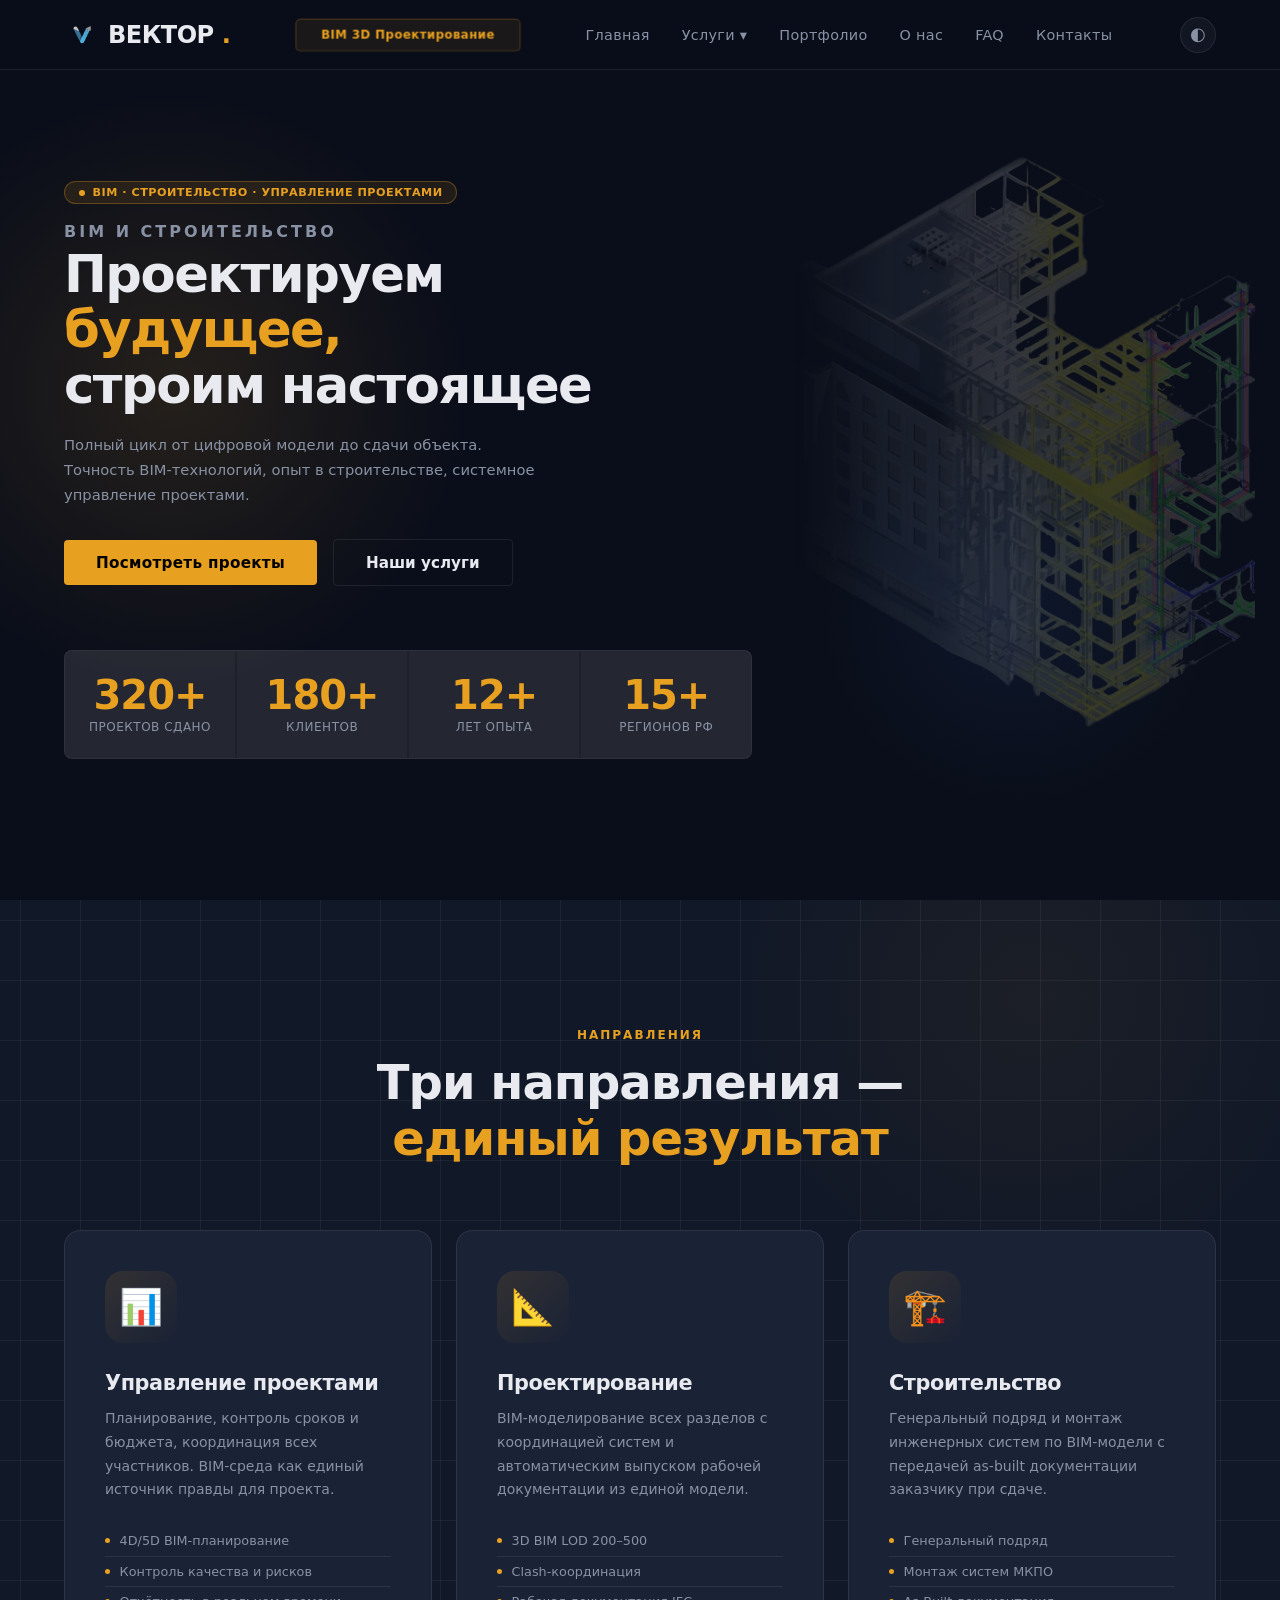
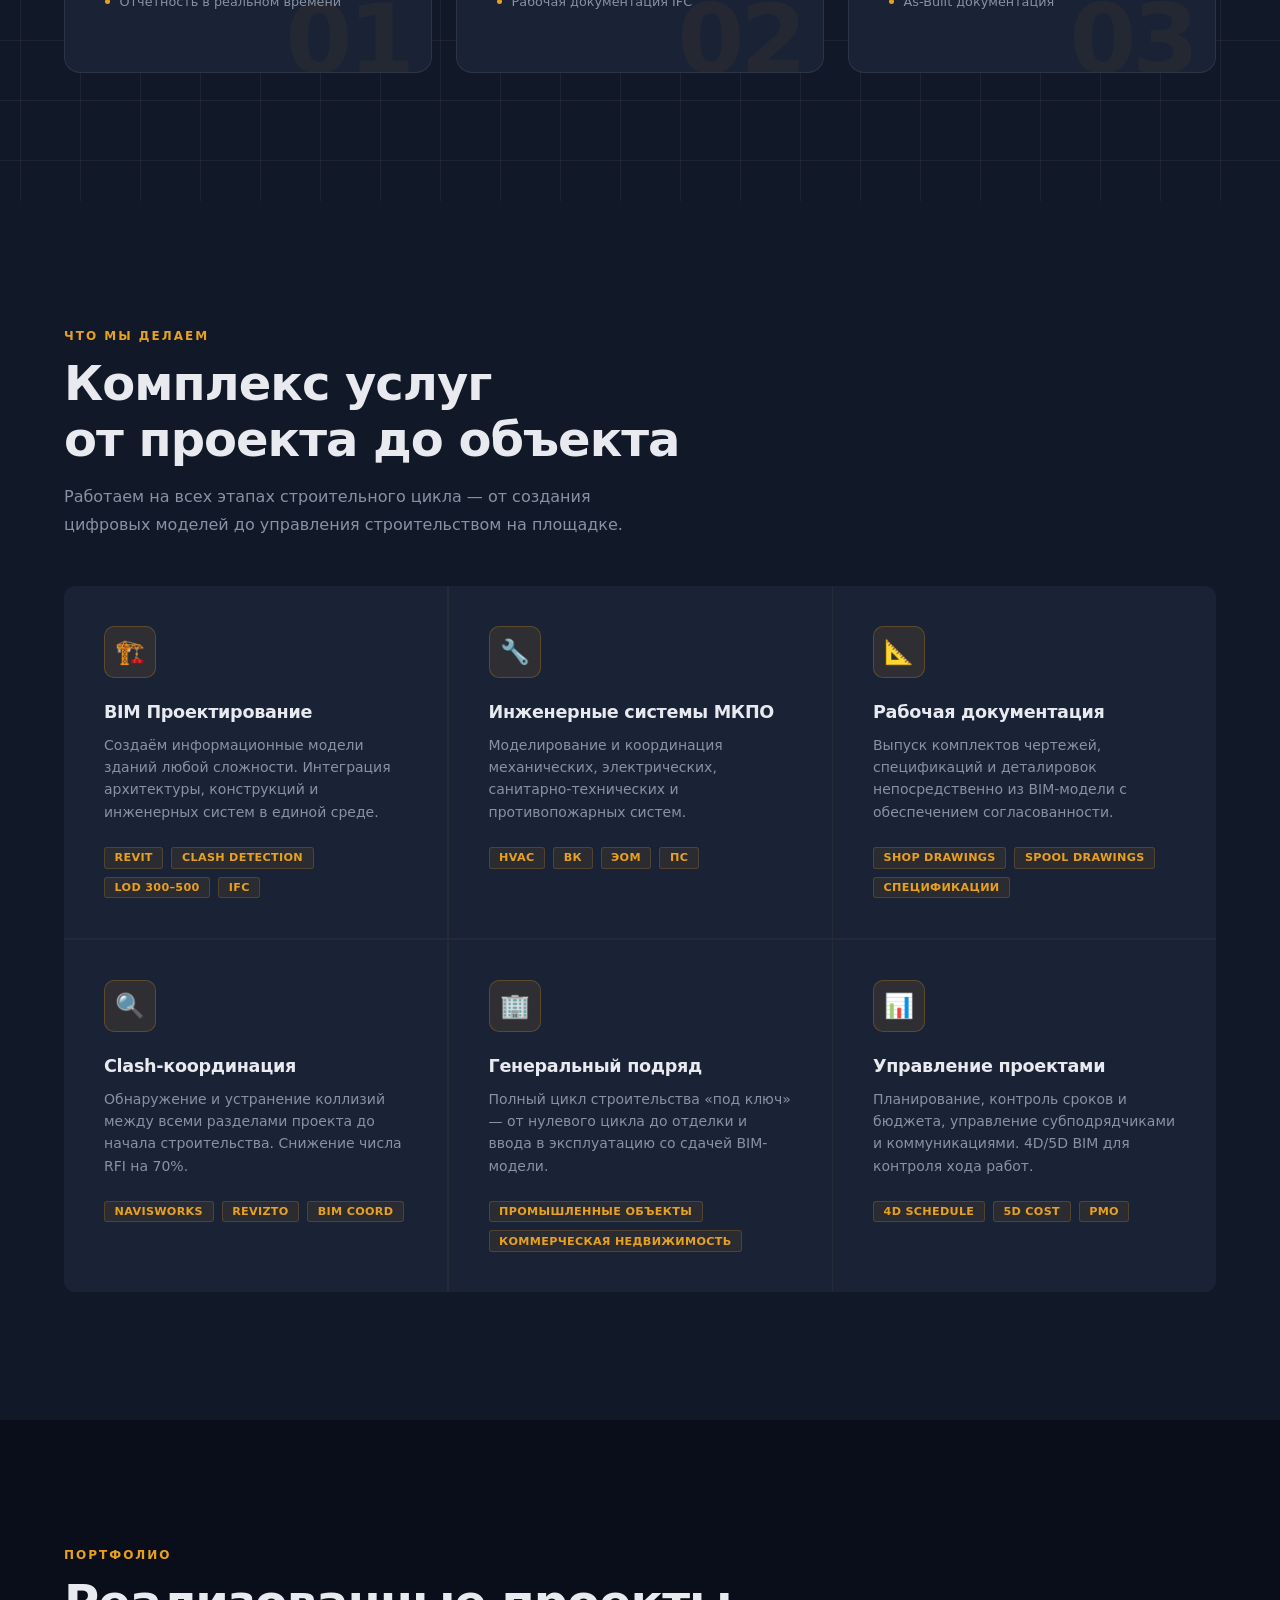
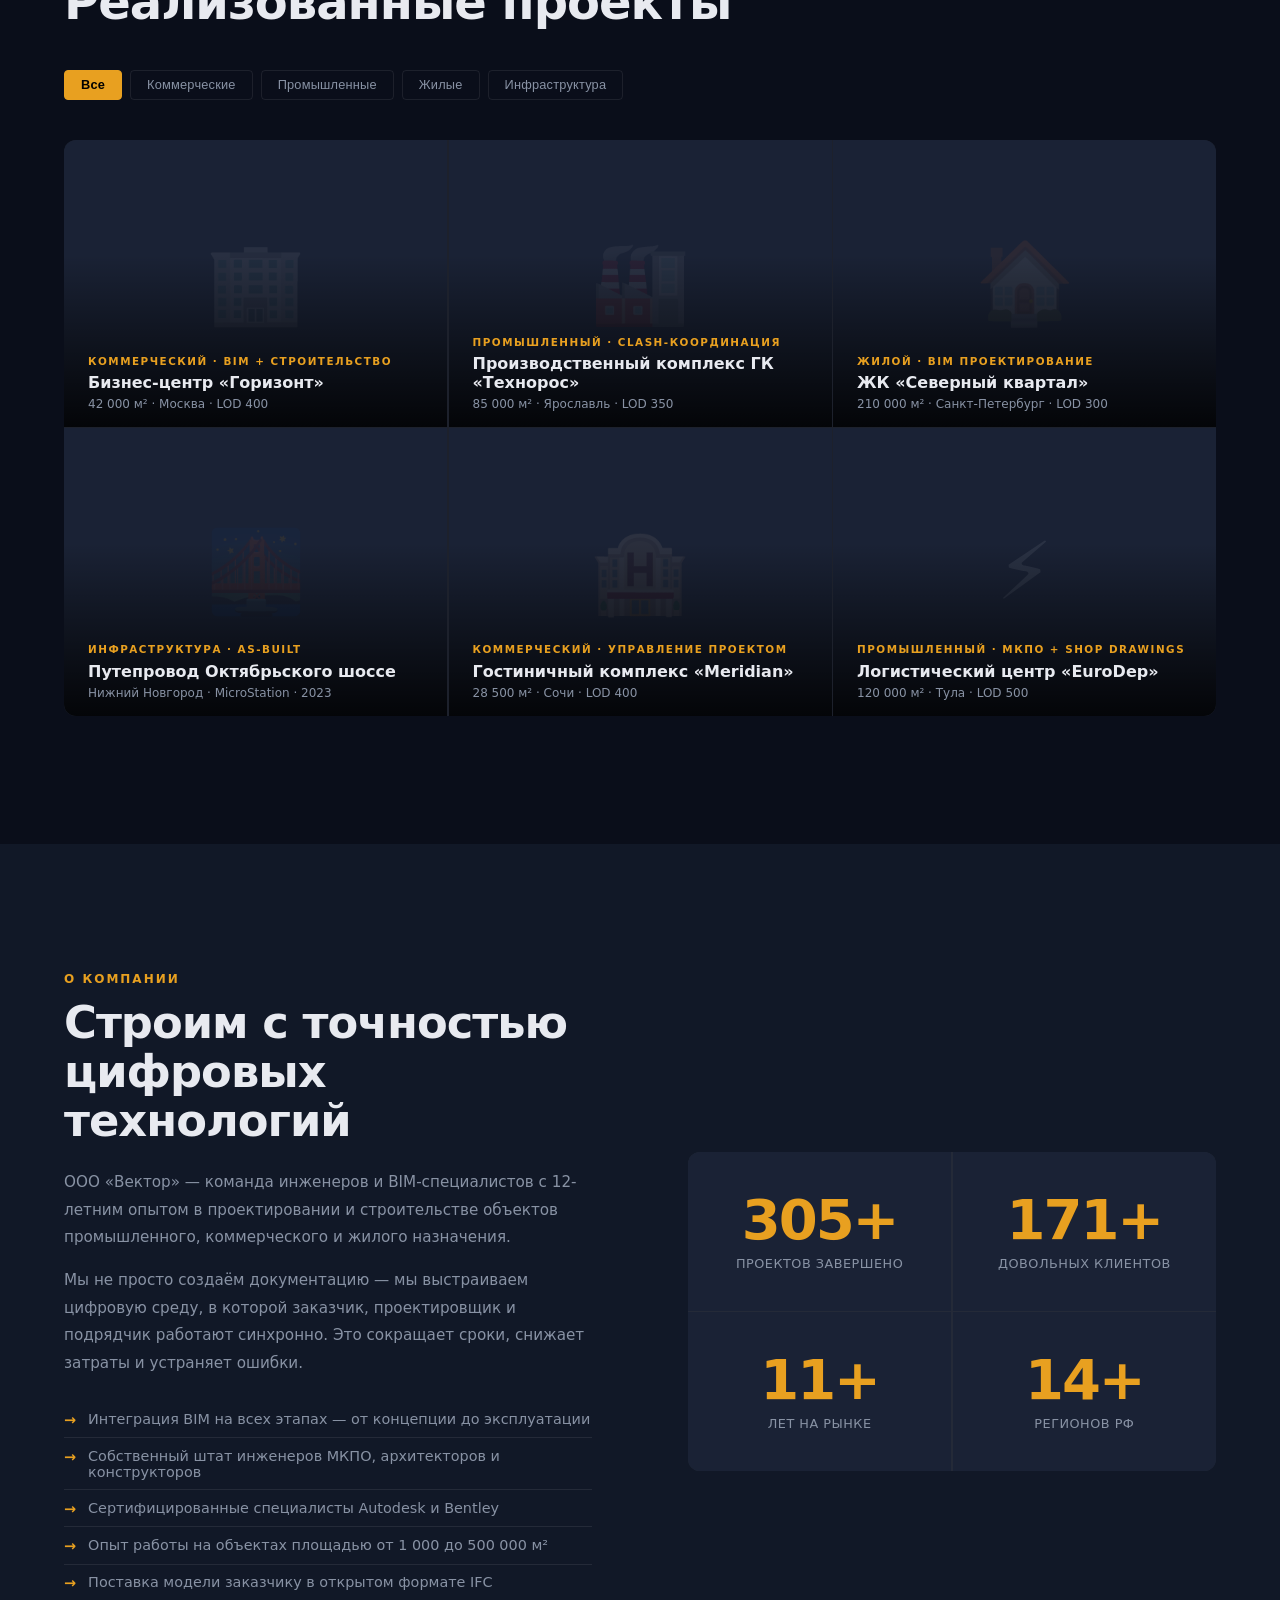
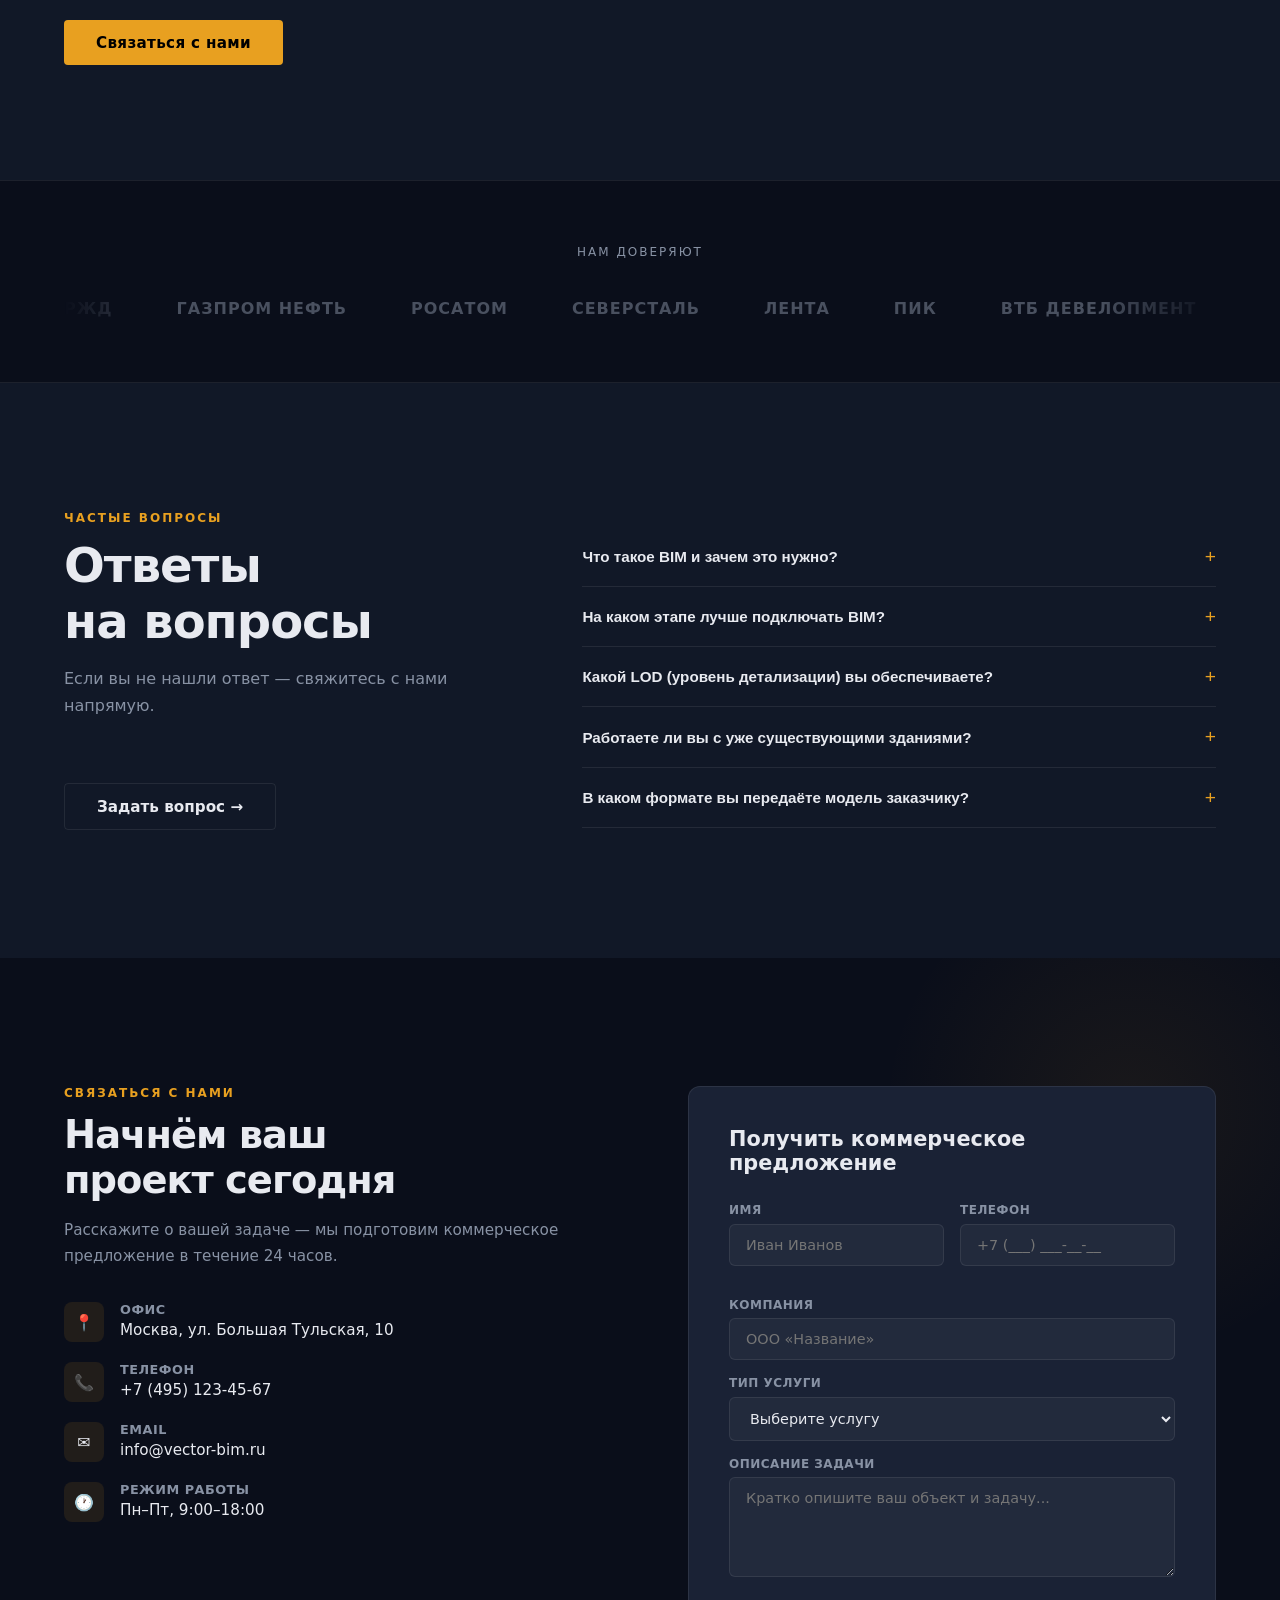
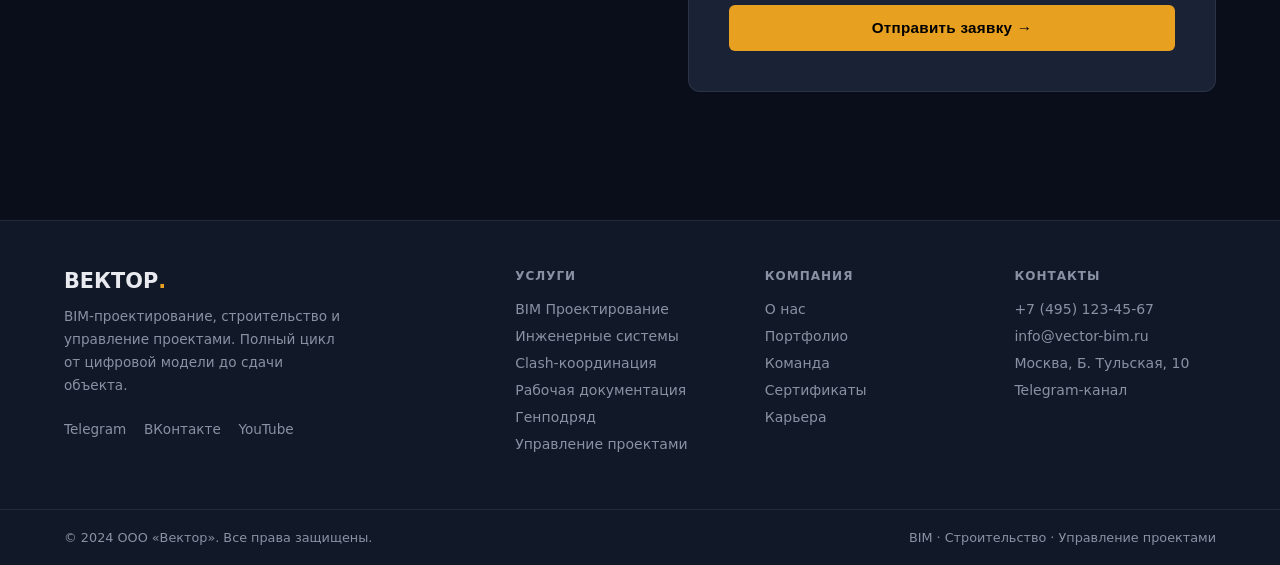
==== commit 32d3c026: "Update vector-bim.html" ====
--- a/Версия 2/vector-bim.html
+++ b/Версия 2/vector-bim.html
@@ -1361,6 +1361,247 @@
     33%, 60% { transform: rotateX(-120deg); }
     66%, 93% { transform: rotateX(-240deg); }
     100%     { transform: rotateX(-360deg); }
+  }
+
+  /* ── THREE PILLARS ── */
+  #pillars {
+    padding: 8rem 5%;
+    background: var(--dark2);
+    position: relative;
+    overflow: clip; /* clip не создаёт scroll-context, карточки могут вылетать за край */
+  }
+
+  .pillars-bg {
+    position: absolute;
+    inset: 0;
+    pointer-events: none;
+    overflow: hidden;
+  }
+
+  .pillars-bg::before {
+    content: '';
+    position: absolute;
+    inset: -100px;
+    background-image:
+      linear-gradient(var(--border) 1px, transparent 1px),
+      linear-gradient(90deg, var(--border) 1px, transparent 1px);
+    background-size: 60px 60px;
+    animation: pillars-grid 25s linear infinite;
+    opacity: 0.7;
+  }
+
+  .pillars-bg::after {
+    content: '';
+    position: absolute;
+    width: 600px; height: 600px;
+    border-radius: 50%;
+    background: radial-gradient(circle, var(--accent) 0%, transparent 70%);
+    opacity: 0.05;
+    top: -200px; right: -50px;
+    animation: blob-float 10s ease-in-out infinite;
+  }
+
+  @keyframes pillars-grid {
+    from { transform: translateY(0) translateX(0); }
+    to   { transform: translateY(60px) translateX(60px); }
+  }
+
+  @keyframes blob-float {
+    0%, 100% { transform: translateY(0) scale(1); opacity: 0.05; }
+    50%       { transform: translateY(-50px) scale(1.15); opacity: 0.09; }
+  }
+
+  .pillars-header {
+    text-align: center;
+    margin-bottom: 4rem;
+    position: relative;
+  }
+
+  .text-accent { color: var(--accent); }
+
+  .pillars-grid {
+    display: grid;
+    grid-template-columns: repeat(3, 1fr);
+    gap: 1.5rem;
+    position: relative;
+  }
+
+  .pillar-card {
+    position: relative;
+    background: var(--dark3);
+    border: 1px solid var(--border);
+    border-radius: 16px;
+    padding: 2.5rem;
+    overflow: hidden;
+    opacity: 0;
+    transform: translateY(60px);
+    transition: opacity 0.8s cubic-bezier(0.16,1,0.3,1),
+                transform 0.8s cubic-bezier(0.16,1,0.3,1),
+                box-shadow 0.35s ease,
+                border-color 0.35s ease;
+  }
+
+  .pillar-card.from-left  { transform: translateX(-70px) translateY(30px); }
+  .pillar-card.from-right { transform: translateX(70px)  translateY(30px); }
+
+  .pillar-card.animated,
+  .pillar-card.from-left.animated,
+  .pillar-card.from-right.animated {
+    opacity: 1;
+    transform: none;
+  }
+
+  .pillar-card:hover {
+    box-shadow: 0 32px 80px rgba(0,0,0,0.28), 0 0 0 1px var(--accent);
+    border-color: var(--accent);
+  }
+
+  /* Scan-line sweep on hover */
+  .pillar-card::before {
+    content: '';
+    position: absolute;
+    left: 0; right: 0;
+    height: 1.5px;
+    background: linear-gradient(90deg, transparent 0%, var(--accent) 50%, transparent 100%);
+    top: 0;
+    opacity: 0;
+    pointer-events: none;
+  }
+
+  .pillar-card:hover::before {
+    animation: pillar-scan 0.55s ease-out forwards;
+  }
+
+  @keyframes pillar-scan {
+    0%   { top: 0;    opacity: 1;   }
+    100% { top: 100%; opacity: 0;   }
+  }
+
+  .pillar-glow {
+    position: absolute;
+    inset: 0;
+    border-radius: inherit;
+    background: radial-gradient(circle at 60% 20%, var(--accent) 0%, transparent 65%);
+    opacity: 0;
+    transition: opacity 0.5s;
+    pointer-events: none;
+  }
+
+  .pillar-card:hover .pillar-glow { opacity: 0.07; }
+
+  .pillar-icon-wrap {
+    position: relative;
+    width: 72px; height: 72px;
+    margin-bottom: 1.75rem;
+    display: flex;
+    align-items: center;
+    justify-content: center;
+  }
+
+  .pillar-icon-bg {
+    position: absolute;
+    inset: 0;
+    border-radius: 18px;
+    background: linear-gradient(135deg, var(--accent) 0%, transparent 100%);
+    opacity: 0.12;
+    transition: opacity 0.3s, transform 0.45s cubic-bezier(0.34,1.56,0.64,1);
+  }
+
+  .pillar-card:hover .pillar-icon-bg {
+    opacity: 0.22;
+    transform: rotate(8deg) scale(1.12);
+  }
+
+  .pillar-icon {
+    font-size: 2.2rem;
+    position: relative;
+    z-index: 1;
+    transition: transform 0.45s cubic-bezier(0.34,1.56,0.64,1), filter 0.3s;
+  }
+
+  .pillar-card:hover .pillar-icon {
+    transform: scale(1.3) translateY(-4px);
+    filter: drop-shadow(0 6px 14px var(--accent));
+  }
+
+  .pillar-icon-ring {
+    position: absolute;
+    inset: -7px;
+    border-radius: 22px;
+    border: 1.5px solid var(--accent);
+    opacity: 0;
+    transform: scale(0.8);
+    transition: opacity 0.35s, transform 0.45s cubic-bezier(0.34,1.56,0.64,1);
+  }
+
+  .pillar-card:hover .pillar-icon-ring {
+    opacity: 0.5;
+    transform: scale(1.08);
+  }
+
+  .pillar-card h3 {
+    font-size: 1.3rem;
+    font-weight: 800;
+    letter-spacing: -0.4px;
+    margin-bottom: 0.75rem;
+  }
+
+  .pillar-card > p {
+    color: var(--text-muted);
+    font-size: 0.875rem;
+    line-height: 1.7;
+    margin-bottom: 1.5rem;
+  }
+
+  .pillar-list {
+    list-style: none;
+    margin-bottom: 1rem;
+  }
+
+  .pillar-list li {
+    font-size: 0.8rem;
+    color: var(--text-muted);
+    display: flex;
+    align-items: center;
+    gap: 0.6rem;
+    padding: 0.45rem 0;
+    border-bottom: 1px solid var(--border);
+    transition: color 0.2s, padding-left 0.25s;
+  }
+
+  .pillar-list li:last-child { border-bottom: none; }
+
+  .pillar-list li::before {
+    content: '';
+    width: 5px; height: 5px;
+    background: var(--accent);
+    border-radius: 50%;
+    flex-shrink: 0;
+    transition: transform 0.3s;
+  }
+
+  .pillar-card:hover .pillar-list li { color: var(--text); padding-left: 0.3rem; }
+  .pillar-card:hover .pillar-list li::before { transform: scale(1.5); }
+
+  .pillar-num {
+    font-size: 6rem;
+    font-weight: 900;
+    color: var(--accent);
+    opacity: 0.05;
+    position: absolute;
+    bottom: -1rem;
+    right: 1.25rem;
+    line-height: 1;
+    letter-spacing: -4px;
+    pointer-events: none;
+    user-select: none;
+    transition: opacity 0.3s, transform 0.3s;
+  }
+
+  .pillar-card:hover .pillar-num { opacity: 0.11; transform: scale(1.06) translateY(-6px); }
+
+  @media (max-width: 900px) {
+    .pillars-grid { grid-template-columns: 1fr; }
   }
 </style>
 <script>
@@ -1524,6 +1765,69 @@
   </div>
 </section>
 
+<!-- ── THREE PILLARS ── -->
+<section id="pillars">
+  <div class="pillars-bg"></div>
+  <div class="pillars-header reveal">
+    <p class="section-label">Направления</p>
+    <h2 class="section-title">Три направления —<br><span class="text-accent">единый результат</span></h2>
+  </div>
+  <div class="pillars-grid">
+
+    <div class="pillar-card from-left" data-delay="0">
+      <div class="pillar-glow"></div>
+      <div class="pillar-icon-wrap">
+        <div class="pillar-icon-bg"></div>
+        <div class="pillar-icon">📊</div>
+        <div class="pillar-icon-ring"></div>
+      </div>
+      <h3>Управление проектами</h3>
+      <p>Планирование, контроль сроков и бюджета, координация всех участников. BIM-среда как единый источник правды для проекта.</p>
+      <ul class="pillar-list">
+        <li>4D/5D BIM-планирование</li>
+        <li>Контроль качества и рисков</li>
+        <li>Отчётность в реальном времени</li>
+      </ul>
+      <div class="pillar-num">01</div>
+    </div>
+
+    <div class="pillar-card" data-delay="160">
+      <div class="pillar-glow"></div>
+      <div class="pillar-icon-wrap">
+        <div class="pillar-icon-bg"></div>
+        <div class="pillar-icon">📐</div>
+        <div class="pillar-icon-ring"></div>
+      </div>
+      <h3>Проектирование</h3>
+      <p>BIM-моделирование всех разделов с координацией систем и автоматическим выпуском рабочей документации из единой модели.</p>
+      <ul class="pillar-list">
+        <li>3D BIM LOD 200–500</li>
+        <li>Clash-координация</li>
+        <li>Рабочая документация IFC</li>
+      </ul>
+      <div class="pillar-num">02</div>
+    </div>
+
+    <div class="pillar-card from-right" data-delay="320">
+      <div class="pillar-glow"></div>
+      <div class="pillar-icon-wrap">
+        <div class="pillar-icon-bg"></div>
+        <div class="pillar-icon">🏗️</div>
+        <div class="pillar-icon-ring"></div>
+      </div>
+      <h3>Строительство</h3>
+      <p>Генеральный подряд и монтаж инженерных систем по BIM-модели с передачей as-built документации заказчику при сдаче.</p>
+      <ul class="pillar-list">
+        <li>Генеральный подряд</li>
+        <li>Монтаж систем МКПО</li>
+        <li>As-Built документация</li>
+      </ul>
+      <div class="pillar-num">03</div>
+    </div>
+
+  </div>
+</section>
+
 <!-- ── SERVICES ── -->
 <section id="services">
   <div class="reveal">
@@ -2017,6 +2321,39 @@
   animateCounters(document.querySelectorAll('#hero [data-target]'));
 }, 300);
 
+// ── PILLARS: scroll entrance + 3D tilt ──
+const pillarsGrid = document.querySelector('.pillars-grid');
+if (pillarsGrid) {
+  const pillarsObs = new IntersectionObserver((entries) => {
+    entries.forEach(entry => {
+      if (!entry.isIntersecting) return;
+      entry.target.querySelectorAll('.pillar-card').forEach(card => {
+        const delay = parseInt(card.dataset.delay || 0);
+        setTimeout(() => card.classList.add('animated'), delay);
+      });
+      pillarsObs.unobserve(entry.target);
+    });
+  }, { threshold: 0.15 });
+  pillarsObs.observe(pillarsGrid);
+}
+
+document.querySelectorAll('.pillar-card').forEach(card => {
+  card.addEventListener('mousemove', e => {
+    const r = card.getBoundingClientRect();
+    const x = (e.clientX - r.left) / r.width  - 0.5;
+    const y = (e.clientY - r.top)  / r.height - 0.5;
+    card.style.transform = `perspective(900px) rotateY(${x*12}deg) rotateX(${-y*12}deg) scale(1.02) translateZ(6px)`;
+  });
+  card.addEventListener('mouseleave', () => {
+    card.style.transition = 'transform 0.55s cubic-bezier(0.16,1,0.3,1), box-shadow 0.35s, border-color 0.35s, opacity 0.35s';
+    card.style.transform = 'perspective(900px) rotateY(0deg) rotateX(0deg) scale(1) translateZ(0)';
+    setTimeout(() => {
+      card.style.transform = '';
+      card.style.transition = '';
+    }, 560);
+  });
+});
+
 // ── FAQ TOGGLE ──
 function toggleFaq(btn) {
   const answer = btn.nextElementSibling;
